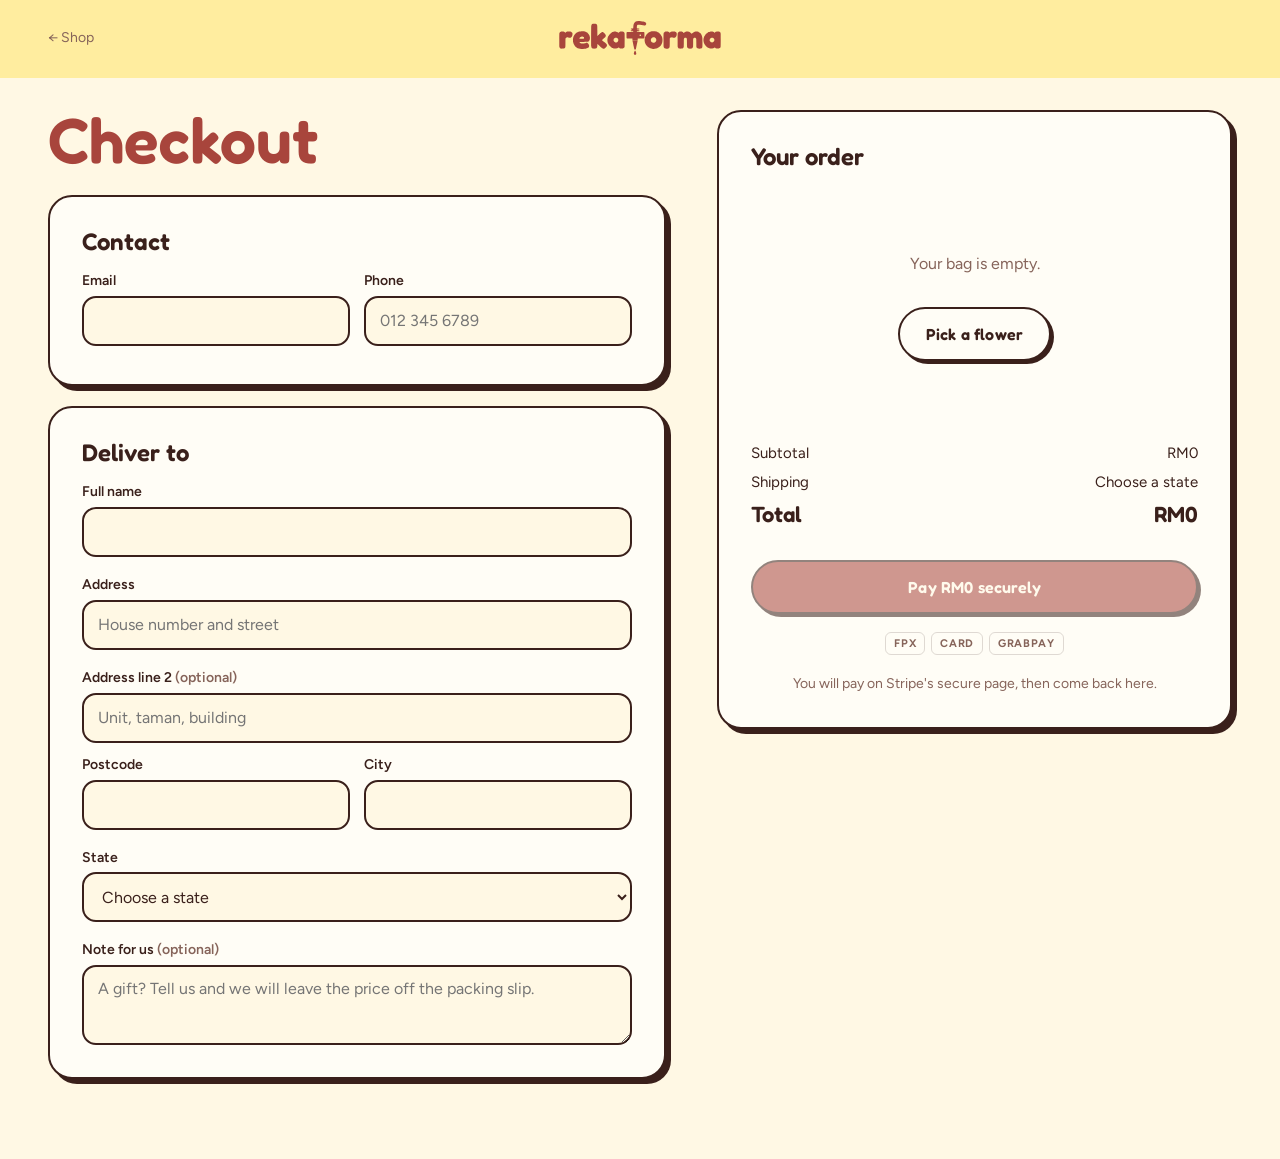
==== checkout.html @ 35c9c495 "Lemon and coral redesign with the real logo, RM15 pricing, cart and Stripe checkout Co-Authored-By: " ====
<!doctype html>
<html lang="en">
<head>
<meta charset="utf-8">
<meta name="viewport" content="width=device-width, initial-scale=1, viewport-fit=cover">
<title>Checkout · Rekaforma</title>
<meta name="robots" content="noindex">
<meta name="theme-color" content="#ffed9f">
<link rel="preconnect" href="https://fonts.googleapis.com">
<link rel="preconnect" href="https://fonts.gstatic.com" crossorigin>
<link href="https://fonts.googleapis.com/css2?family=Fredoka:wght@500;600&family=Figtree:wght@400;500;600;700&display=swap" rel="stylesheet">
<link rel="stylesheet" href="assets/css/site.css">
<link rel="icon" href="assets/img/favicon.svg" type="image/svg+xml">
</head>
<body>

<header class="header">
  <div class="wrap" style="grid-template-columns:1fr auto 1fr">
    <a class="small" href="product.html" style="justify-self:start;text-decoration:none">← Shop</a>
    <a class="brand" href="index.html" aria-label="Rekaforma home" style="grid-column:2;justify-self:center"><span class="logo" aria-hidden="true"></span></a>
    <span></span>
  </div>
</header>

<main class="wrap">
  <div class="checkout">
    <form id="co" novalidate>
      <h1>Checkout</h1>
      <div style="display:grid;gap:20px">
        <section class="panel">
          <h2>Contact</h2>
          <div class="fields">
            <div class="f"><label for="email">Email</label><input id="email" name="email" type="email" autocomplete="email" required><span class="err"></span></div>
            <div class="f"><label for="phone">Phone</label><input id="phone" name="phone" type="tel" autocomplete="tel" placeholder="012 345 6789" required><span class="err"></span></div>
          </div>
        </section>
        <section class="panel">
          <h2>Deliver to</h2>
          <div class="fields">
            <div class="f full"><label for="name">Full name</label><input id="name" name="name" autocomplete="name" required><span class="err"></span></div>
            <div class="f full"><label for="line1">Address</label><input id="line1" name="line1" autocomplete="address-line1" placeholder="House number and street" required><span class="err"></span></div>
            <div class="f full"><label for="line2">Address line 2 <span class="small">(optional)</span></label><input id="line2" name="line2" autocomplete="address-line2" placeholder="Unit, taman, building"></div>
            <div class="f"><label for="postcode">Postcode</label><input id="postcode" name="postcode" inputmode="numeric" autocomplete="postal-code" maxlength="5" pattern="[0-9]{5}" required><span class="err"></span></div>
            <div class="f"><label for="city">City</label><input id="city" name="city" autocomplete="address-level2" required><span class="err"></span></div>
            <div class="f full"><label for="state">State</label>
              <select id="state" name="state" autocomplete="address-level1" required>
                <option value="">Choose a state</option>
                <option>Johor</option><option>Kedah</option><option>Kelantan</option><option>Kuala Lumpur</option><option>Labuan</option>
                <option>Melaka</option><option>Negeri Sembilan</option><option>Pahang</option><option>Perak</option><option>Perlis</option>
                <option>Pulau Pinang</option><option>Putrajaya</option><option>Sabah</option><option>Sarawak</option><option>Selangor</option><option>Terengganu</option>
              </select><span class="err"></span></div>
            <div class="f full"><label for="note">Note for us <span class="small">(optional)</span></label><textarea id="note" name="note" maxlength="300" placeholder="A gift? Tell us and we will leave the price off the packing slip."></textarea></div>
          </div>
        </section>
      </div>
    </form>

    <aside class="summary">
      <div class="panel">
        <h2>Your order</h2>
        <div id="lines" style="display:grid;gap:10px"></div>
        <dl class="totals">
          <dt>Subtotal</dt><dd id="tSub">RM0</dd>
          <dt>Shipping <span class="small" id="tZone"></span></dt><dd id="tShip">Choose a state</dd>
          <dt class="grand">Total</dt><dd class="grand" id="tTotal">RM0</dd>
        </dl>
        <button class="btn block" type="submit" form="co" id="payBtn">Pay securely</button>
        <div class="pays" aria-label="Payment methods"><span>FPX</span><span>CARD</span><span>GRABPAY</span></div>
        <p class="small" style="margin:0;text-align:center">You will pay on Stripe's secure page, then come back here.</p>
        <div class="notice" id="notice" hidden></div>
      </div>
    </aside>
  </div>
</main>

<script src="assets/js/site.js"></script>
<script>
(function () {
  'use strict';
  var form = document.getElementById('co'), payBtn = document.getElementById('payBtn'), notice = document.getElementById('notice');
  var cfg = null;
  fetch('shop-config.json').then(function (r) { return r.json(); }).then(function (c) { cfg = c; render(); }).catch(function () {});

  function zone() {
    var st = form.state.value; if (!st || !cfg) return null;
    return cfg.eastStates.indexOf(st) >= 0 ? 'east' : 'west';
  }
  function render() {
    var items = RF.cart.items();
    document.getElementById('lines').innerHTML = items.length
      ? items.map(function (l) { return RF.lineHTML(l, true); }).join('')
      : '<div class="empty"><p>Your bag is empty.</p><a class="btn alt" href="product.html">Pick a flower</a></div>';
    var sub = RF.cart.subtotal(), z = zone(), ship = z ? cfg.shipping[z].price : null;
    document.getElementById('tSub').textContent = RF.rm(sub);
    document.getElementById('tZone').textContent = z ? '· ' + cfg.shipping[z].label : '';
    document.getElementById('tShip').textContent = !z ? 'Choose a state' : ship == null ? 'RM [X]' : RF.rm(ship);
    document.getElementById('tTotal').textContent = RF.rm(sub + (ship || 0));
    payBtn.disabled = !items.length;
    payBtn.textContent = 'Pay ' + RF.rm(sub + (ship || 0)) + ' securely';
  }
  RF.cart.on(render);
  form.state.addEventListener('change', render);
  render();

  var rules = {
    email: function (v, el) { return el.validity.valid ? '' : 'Enter an email like name@example.com.'; },
    phone: function (v) { return /^(\+?6?0)[0-9]{8,10}$/.test(v.replace(/[\s-]/g, '')) ? '' : 'Enter a Malaysian number, for example 012 345 6789.'; },
    name: function (v) { return v.trim() ? '' : 'Enter the name on the parcel.'; },
    line1: function (v) { return v.trim() ? '' : 'Enter the street address.'; },
    postcode: function (v) { return /^[0-9]{5}$/.test(v) ? '' : 'Postcodes are 5 digits.'; },
    city: function (v) { return v.trim() ? '' : 'Enter the city or town.'; },
    state: function (v) { return v ? '' : 'Choose a state so we can work out shipping.'; }
  };
  function check(el) {
    var msg = rules[el.name] ? rules[el.name](el.value, el) : '';
    el.setAttribute('aria-invalid', msg ? 'true' : 'false');
    var err = el.parentNode.querySelector('.err'); if (err) err.textContent = msg;
    return !msg;
  }
  Object.keys(rules).forEach(function (n) { form[n].addEventListener('blur', function () { check(form[n]); }); });

  form.addEventListener('submit', function (e) {
    e.preventDefault(); notice.hidden = true;
    var bad = Object.keys(rules).map(function (n) { return check(form[n]) ? null : form[n]; }).filter(Boolean);
    if (bad.length) { bad[0].focus(); return; }
    payBtn.disabled = true; payBtn.textContent = 'Opening secure payment…';
    var body = {
      items: RF.cart.items(),
      customer: ['email', 'phone', 'name', 'line1', 'line2', 'postcode', 'city', 'state', 'note'].reduce(function (o, k) { o[k] = form[k].value.trim(); return o; }, {})
    };
    fetch('/api/checkout', { method: 'POST', headers: { 'Content-Type': 'application/json' }, body: JSON.stringify(body) })
      .then(function (r) { return r.json().catch(function () { return {}; }).then(function (j) { return { ok: r.ok, status: r.status, j: j }; }); })
      .then(function (res) {
        if (res.ok && res.j.url) { location.href = res.j.url; return; }
        throw new Error(res.status === 404 || res.status === 405
          ? 'Payments are not switched on for this copy of the site yet. Your bag is saved.'
          : (res.j.error || 'Payment could not start. Nothing was charged. Try again in a moment.'));
      })
      .catch(function (err) {
        notice.textContent = err.message && err.message !== 'Failed to fetch' ? err.message : 'Could not reach the payment server. Check your connection and try again. Nothing was charged.';
        notice.hidden = false; render();
      });
  });
})();
</script>
</body>
</html>
---- assets/css/site.css ----
/* Rekaforma storefront, draft 2
   Direction: lemon and coral. A sunny ground, the logo's brick red as the voice,
   coral for the loud moments, rounded type that matches the logo, and hard
   "sticker" shadows that feel like a printed object sitting on the page. */

:root {
  --lemon: #ffed9f;
  --lemon-deep: #ffe16b;
  --cream: #fff8e4;
  --card: #fffdf6;
  --brick: #a8453c;
  --brick-deep: #8a362f;
  --coral: #ee636b;
  --ink: #3a201b;
  --ink-2: #5b3a32;
  --muted: #86645a;
  --line: rgba(58, 32, 27, .16);

  --t-sun: #ffd45c;
  --t-sak: #f8bfc9;
  --t-dai: #d3e6b8;
  --tint: var(--t-sun);

  --display: "Fredoka", "Baloo 2", "Arial Rounded MT Bold", system-ui, sans-serif;
  --sans: "Figtree", "Helvetica Neue", Arial, sans-serif;

  --gutter: clamp(16px, 4vw, 48px);
  --max: 1320px;
  --r: 24px;
  --pop: 5px 5px 0 var(--ink);
  --pop-sm: 3px 3px 0 var(--ink);
  color-scheme: light;
}

*, *::before, *::after { box-sizing: border-box; }
html { -webkit-text-size-adjust: 100%; scroll-behavior: smooth; }
body {
  margin: 0;
  background: var(--cream);
  color: var(--ink);
  font: 400 16px/1.55 var(--sans);
  -webkit-font-smoothing: antialiased;
  overflow-x: hidden;
}
img { display: block; max-width: 100%; height: auto; }
a { color: inherit; }
button, input, select, textarea { font: inherit; color: inherit; }
:focus-visible { outline: 3px solid var(--coral); outline-offset: 3px; border-radius: 6px; }
.wrap { max-width: var(--max); margin: 0 auto; padding-left: max(var(--gutter), env(safe-area-inset-left, 0px)); padding-right: max(var(--gutter), env(safe-area-inset-right, 0px)); }
.sr { position: absolute; width: 1px; height: 1px; overflow: hidden; clip: rect(0 0 0 0); white-space: nowrap; }

/* logo: one SVG file used as a mask so it takes any colour */
.logo {
  display: inline-block; background: currentColor;
  -webkit-mask: url(../img/logo-wordmark.svg) no-repeat center / contain;
          mask: url(../img/logo-wordmark.svg) no-repeat center / contain;
  aspect-ratio: 918 / 202;
}
.logo-mark {
  display: inline-block; background: currentColor;
  -webkit-mask: url(../img/logo-mark.svg) no-repeat center / contain;
          mask: url(../img/logo-mark.svg) no-repeat center / contain;
  aspect-ratio: 401 / 678;
}

/* type */
.eyebrow {
  font: 700 13px/1 var(--sans); letter-spacing: .12em; text-transform: uppercase; color: var(--brick);
}
.display {
  font: 600 clamp(52px, 8.6vw, 128px)/.9 var(--display);
  letter-spacing: -.025em; margin: 0; color: var(--brick); text-wrap: balance;
}
.h2 {
  font: 600 clamp(38px, 5.4vw, 76px)/.95 var(--display);
  letter-spacing: -.02em; margin: 0; color: var(--brick); text-wrap: balance;
}
.hl { color: var(--coral); }
.lede { font-size: clamp(17px, 1.5vw, 20px); color: var(--ink-2); max-width: 42ch; margin: 0; }
.small { font-size: 14px; color: var(--muted); }

/* buttons */
.btn {
  display: inline-flex; align-items: center; justify-content: center; gap: 10px;
  min-height: 54px; padding: 0 26px; border-radius: 999px;
  border: 2px solid var(--ink); background: var(--brick); color: var(--cream);
  font: 600 16px/1 var(--display); letter-spacing: .01em; text-decoration: none; cursor: pointer;
  box-shadow: var(--pop-sm); transition: transform .12s, box-shadow .12s, background .2s;
}
.btn:hover { transform: translate(-2px, -2px); box-shadow: 5px 5px 0 var(--ink); }
.btn:active { transform: translate(3px, 3px); box-shadow: 0 0 0 var(--ink); }
.btn.alt { background: var(--card); color: var(--ink); }
.btn.coral { background: var(--coral); color: #fff; }
.btn.block { width: 100%; }
.btn[disabled] { opacity: .55; cursor: not-allowed; transform: none; box-shadow: var(--pop-sm); }
.btn svg { width: 18px; height: 18px; }

/* announcement + header */
.announce {
  background: var(--brick); color: var(--cream); font: 500 14px/1.3 var(--sans); text-align: center;
  padding: 10px var(--gutter);
}
.announce a { color: inherit; text-underline-offset: 3px; }
.announce b { color: var(--lemon); }
.header {
  position: sticky; top: env(safe-area-inset-top, 0px); z-index: 40; background: var(--lemon);
  border-bottom: 2px solid transparent; transition: border-color .2s;
}
.header.scrolled { border-bottom-color: var(--ink); }
.header .wrap { display: grid; grid-template-columns: 1fr auto 1fr; align-items: center; height: 76px; gap: 16px; }
.brand { justify-self: start; color: var(--brick); display: inline-flex; align-items: center; }
.brand .logo { width: 168px; }
.nav { display: flex; gap: 6px; }
.nav a {
  font: 500 16px/1 var(--display); text-decoration: none; color: var(--ink); padding: 11px 16px; border-radius: 999px;
  transition: background .15s;
}
.nav a:hover, .nav a[aria-current="page"] { background: rgba(168, 69, 60, .12); }
.nav .soon {
  font: 700 10px/1 var(--sans); letter-spacing: .08em; text-transform: uppercase; color: #fff; background: var(--coral);
  padding: 4px 6px; border-radius: 6px; margin-left: 6px; vertical-align: 2px;
}
.tools { justify-self: end; display: flex; align-items: center; gap: 6px; }
.icon-btn {
  width: 48px; height: 48px; display: inline-grid; place-items: center; position: relative;
  border: 2px solid var(--ink); background: var(--card); border-radius: 50%; cursor: pointer; text-decoration: none;
  box-shadow: var(--pop-sm); transition: transform .12s, box-shadow .12s;
}
.icon-btn:hover { transform: translate(-1px, -1px); box-shadow: 4px 4px 0 var(--ink); }
.icon-btn svg { width: 22px; height: 22px; }
.bag-count {
  position: absolute; top: -6px; right: -6px; min-width: 22px; height: 22px; padding: 0 6px;
  border-radius: 11px; background: var(--coral); color: #fff; border: 2px solid var(--ink);
  font: 700 11px/18px var(--sans); text-align: center;
}
.bag-count[data-n="0"] { display: none; }
.menu-btn { display: none; }

@media (max-width: 880px) {
  .header .wrap { grid-template-columns: auto 1fr auto; height: 68px; }
  .brand { grid-column: 2; justify-self: center; }
  .brand .logo { width: 140px; }
  .menu-btn { display: inline-grid; grid-column: 1; grid-row: 1; }
  .tools { grid-column: 3; }
  .nav {
    position: fixed; inset: calc(68px + env(safe-area-inset-top, 0px)) 0 auto 0; flex-direction: column; gap: 0;
    background: var(--lemon); border-bottom: 2px solid var(--ink);
    padding: 8px max(var(--gutter), env(safe-area-inset-left, 0px)) 20px;
    transform: translateY(-8px); opacity: 0; pointer-events: none; transition: opacity .2s, transform .2s;
  }
  .nav.open { opacity: 1; transform: none; pointer-events: auto; }
  .nav a { font-size: 26px; padding: 14px 0; border-radius: 0; border-bottom: 1px solid var(--line); }
  .nav a:hover { background: none; }
}

/* hero */
.hero { background: var(--lemon); padding-block: clamp(24px, 4vw, 56px) clamp(48px, 7vw, 96px); position: relative; overflow: hidden; }
.hero .wrap { display: grid; grid-template-columns: 1fr 1fr; gap: clamp(24px, 4vw, 64px); align-items: center; }
.hero-copy { display: grid; gap: 26px; align-content: center; position: relative; z-index: 1; }
.hero-actions { display: flex; flex-wrap: wrap; gap: 14px; align-items: center; }
.hero-stage {
  position: relative; aspect-ratio: 1; border-radius: 50%; background: var(--tint);
  border: 2px solid var(--ink); box-shadow: 10px 10px 0 var(--ink);
  transition: background-color .7s;
}
.hero-stage img {
  position: absolute; inset: 2%; width: 96%; height: 96%; object-fit: contain;
  opacity: 0; transform: rotate(-8deg) scale(.9); transition: opacity .5s, transform .8s cubic-bezier(.3,1.5,.5,1);
}
.hero-stage img.on { opacity: 1; transform: none; }
.price-sticker {
  position: absolute; top: 2%; right: 0; width: clamp(96px, 11vw, 132px); aspect-ratio: 1; border-radius: 50%;
  background: var(--coral); color: #fff; border: 2px solid var(--ink); box-shadow: var(--pop-sm);
  display: grid; place-content: center; text-align: center; transform: rotate(10deg); z-index: 2;
}
.price-sticker small { font: 700 11px/1 var(--sans); letter-spacing: .1em; text-transform: uppercase; }
.price-sticker b { font: 600 clamp(32px, 3.6vw, 44px)/1 var(--display); }
.pick { display: flex; gap: 10px; flex-wrap: wrap; }
.pick button {
  display: inline-flex; align-items: center; gap: 8px; min-height: 44px; padding: 0 16px 0 8px;
  border-radius: 999px; border: 2px solid var(--ink); background: var(--card); cursor: pointer; font: 500 15px/1 var(--display);
}
.pick button span { width: 26px; height: 26px; border-radius: 50%; border: 2px solid var(--ink); }
.pick button[aria-pressed="true"] { background: var(--ink); color: var(--cream); }
@media (max-width: 880px) {
  .hero .wrap { grid-template-columns: 1fr; }
  .hero-stage { width: min(100%, 460px); justify-self: center; box-shadow: 7px 7px 0 var(--ink); }
}

/* ticker band */
.band { background: var(--brick); color: var(--lemon); border-block: 2px solid var(--ink); overflow: hidden; }
.band-track { display: flex; gap: 40px; padding-block: 16px; white-space: nowrap; width: max-content; animation: slide 40s linear infinite; }
.band-track span { font: 600 clamp(20px, 2.4vw, 28px)/1 var(--display); display: inline-flex; gap: 40px; align-items: center; }
.band-track span::after { content: ""; width: 14px; height: 14px; border-radius: 50%; background: var(--coral); border: 2px solid var(--lemon); }
@keyframes slide { to { transform: translateX(-50%); } }

/* sections */
.section { padding-block: clamp(72px, 10vw, 128px); }
.section-head { display: flex; justify-content: space-between; align-items: end; gap: 24px; flex-wrap: wrap; margin-bottom: clamp(32px, 4vw, 52px); }
.section-head > div { display: grid; gap: 14px; }

/* product cards */
.grid-3 { display: grid; grid-template-columns: repeat(3, 1fr); gap: clamp(16px, 2vw, 28px); }
.card {
  text-decoration: none; display: grid; background: var(--card); border: 2px solid var(--ink); border-radius: var(--r);
  box-shadow: var(--pop); overflow: hidden; transition: transform .15s, box-shadow .15s;
}
.card:hover { transform: translate(-3px, -3px); box-shadow: 8px 8px 0 var(--ink); }
.card .media { display: block; position: relative; aspect-ratio: 1; background: var(--tint); border-bottom: 2px solid var(--ink); }
.card .media img { position: absolute; inset: 7%; width: 86%; height: 86%; object-fit: contain; transition: opacity .35s, transform .6s cubic-bezier(.3,1.4,.5,1); }
.card .media img.alt { opacity: 0; transform: rotate(-10deg) scale(.9); }
.card:hover .media img.main { opacity: 0; transform: rotate(10deg) scale(.9); }
.card:hover .media img.alt { opacity: 1; transform: none; }
.card .tag {
  position: absolute; top: 14px; left: 14px; padding: 7px 12px; border-radius: 999px; background: var(--coral); color: #fff;
  border: 2px solid var(--ink); font: 700 11px/1 var(--sans); letter-spacing: .08em; text-transform: uppercase;
}
.card .info { padding: 18px 20px 20px; display: grid; gap: 4px; }
.card .row { display: flex; justify-content: space-between; align-items: baseline; gap: 12px; }
.card h3 { margin: 0; font: 600 28px/1.05 var(--display); color: var(--brick); }
.card h3 a { text-decoration: none; }
.card h3 a:hover { text-decoration: underline; text-decoration-thickness: 2px; text-underline-offset: 4px; }
.card .price { font: 600 20px/1 var(--display); font-variant-numeric: tabular-nums; }
.card p { margin: 0; color: var(--muted); font-size: 15px; }
.card .quick { margin-top: 14px; }
@media (max-width: 880px) {
  .grid-3 { grid-template-columns: none; grid-auto-flow: column; grid-auto-columns: 80%; overflow-x: auto; scroll-snap-type: x mandatory;
    margin-inline: calc(var(--gutter) * -1); padding: 4px var(--gutter) 16px; scrollbar-width: none; }
  .grid-3 > * { scroll-snap-align: start; }
}

/* press section */
.press { background: var(--brick); color: var(--cream); border-block: 2px solid var(--ink); }
.press .wrap { display: grid; grid-template-columns: 1fr 1fr; gap: clamp(24px, 5vw, 72px); align-items: center; padding-block: clamp(64px, 9vw, 120px); }
.press .h2 { color: var(--lemon); }
.press .eyebrow { color: var(--lemon); opacity: .8; }
.press .lede { color: rgba(255, 248, 228, .86); }
.press-copy { display: grid; gap: 24px; }
.press-stage { position: relative; aspect-ratio: 1; display: grid; place-items: center; }
.press-stage::before { content: ""; position: absolute; inset: 8%; border-radius: 50%; background: var(--brick-deep); }
.press-stage img { position: relative; width: 84%; transition: transform .08s ease-out; filter: drop-shadow(0 24px 30px rgba(0,0,0,.3)); }
.press-stage.down img { transform: scale(.95) translateY(8px); }
.press-btn {
  justify-self: start; min-height: 76px; padding: 0 38px; border-radius: 999px; border: 2px solid var(--ink);
  background: var(--lemon); color: var(--ink); font: 600 20px/1 var(--display); cursor: pointer;
  box-shadow: 0 8px 0 var(--ink); transition: transform .07s, box-shadow .07s;
  user-select: none; -webkit-user-select: none; touch-action: manipulation;
}
.press-btn.down { transform: translateY(7px); box-shadow: 0 1px 0 var(--ink); }
.counter { font: 500 16px/1 var(--sans); color: rgba(255, 248, 228, .75); font-variant-numeric: tabular-nums; }
.counter b { color: var(--lemon); font: 600 22px/1 var(--display); }
@media (max-width: 880px) { .press .wrap { grid-template-columns: 1fr; } .press-stage { order: -1; max-width: 400px; justify-self: center; width: 100%; } }

/* anatomy */
.anatomy { display: grid; grid-template-columns: 1fr 1fr; gap: clamp(24px, 5vw, 80px); align-items: center; }
.anatomy figure {
  margin: 0; background: var(--lemon); border: 2px solid var(--ink); border-radius: var(--r); box-shadow: var(--pop);
  aspect-ratio: 1; position: relative; overflow: hidden;
}
.anatomy figure img { width: 100%; height: 100%; object-fit: contain; transition: opacity .5s; }
.anatomy figure img + img { position: absolute; inset: 0; opacity: 0; }
.anatomy figure.alt img + img { opacity: 1; }
.parts { list-style: none; margin: 28px 0 0; padding: 0; display: grid; gap: 10px; }
.parts li {
  display: grid; grid-template-columns: 44px 1fr auto; gap: 14px; align-items: center;
  background: var(--card); border: 2px solid var(--ink); border-radius: 16px; padding: 12px 16px;
}
.parts .n { width: 40px; height: 40px; border-radius: 50%; display: grid; place-items: center; font: 600 17px/1 var(--display); color: var(--ink); border: 2px solid var(--ink); }
.parts h3 { margin: 0; font: 600 18px/1.2 var(--display); }
.parts p { margin: 2px 0 0; font-size: 14px; color: var(--muted); }
.parts .g { font-size: 13px; color: var(--muted); font-variant-numeric: tabular-nums; }
@media (max-width: 880px) { .anatomy { grid-template-columns: 1fr; } }

/* trio */
.wide { position: relative; border: 2px solid var(--ink); border-radius: calc(var(--r) * 1.3); box-shadow: 8px 8px 0 var(--ink); overflow: hidden; background: var(--coral); }
.wide img { width: 100%; aspect-ratio: 2 / 1; object-fit: cover; object-position: 50% 30%; }
.wide .cap { position: absolute; left: clamp(20px, 4vw, 48px); top: clamp(20px, 4vw, 44px); max-width: min(640px, 80%); display: grid; gap: 10px; color: #fff; }
.wide .cap .h2 { color: #fff; font-size: clamp(30px, 4vw, 56px); }
.wide .cap .eyebrow { color: var(--lemon); }
@media (max-width: 640px) { .wide img { aspect-ratio: 4 / 3; } .wide .cap { position: static; padding: 24px 20px 0; max-width: none; } }

/* next up */
.next { display: grid; grid-template-columns: 1.1fr 1fr; gap: clamp(16px, 2vw, 28px); }
.next-card { border: 2px solid var(--ink); border-radius: var(--r); box-shadow: var(--pop); padding: clamp(24px, 4vw, 44px); display: grid; gap: 22px; align-content: space-between; }
.next-card.a { background: var(--coral); color: #fff; }
.next-card.a .lede { color: #fff; }
.next-card.b { background: var(--lemon); }
.strip-names { list-style: none; margin: 0; padding: 0; display: grid; gap: 10px; }
.strip-names li { display: flex; justify-content: space-between; align-items: center; gap: 12px; background: rgba(255,255,255,.16); border: 2px solid rgba(58,32,27,.5); border-radius: 16px; padding: 14px 18px; }
.strip-names b { font: 600 30px/1 var(--display); }
.strip-names span { font-size: 14px; text-align: right; }
.form { display: flex; gap: 10px; flex-wrap: wrap; }
.field {
  flex: 1 1 220px; min-height: 54px; border-radius: 999px; border: 2px solid var(--ink); background: var(--card);
  padding: 0 22px; font: 400 16px var(--sans); color: var(--ink);
}
.field::placeholder { color: var(--muted); }
.form-note { font-size: 14px; color: var(--ink-2); min-height: 1.4em; margin: 0; }
@media (max-width: 880px) { .next { grid-template-columns: 1fr; } }

/* studio */
.studio { display: grid; grid-template-columns: auto 1fr; gap: clamp(28px, 6vw, 96px); align-items: center; }
.studio .logo-mark { width: clamp(120px, 16vw, 200px); color: var(--brick); }
.studio-copy { display: grid; gap: 20px; }
.studio-copy p { margin: 0; color: var(--ink-2); max-width: 56ch; font-size: 17px; }
.etym { display: flex; gap: 12px; flex-wrap: wrap; }
.etym div { border: 2px solid var(--ink); border-radius: 16px; padding: 14px 18px; background: var(--card); display: grid; gap: 2px; }
.etym b { font: 600 26px/1 var(--display); color: var(--brick); }
.etym span { color: var(--muted); font-size: 14px; }
@media (max-width: 720px) { .studio { grid-template-columns: 1fr; } .studio .logo-mark { width: 90px; } }

/* footer */
.footer { background: var(--brick); color: var(--cream); padding-block: 64px 28px; border-top: 2px solid var(--ink); }
.footer .top { display: grid; grid-template-columns: 1.4fr repeat(3, 1fr); gap: 32px; }
.footer h4 { margin: 0 0 14px; font: 700 12px/1 var(--sans); letter-spacing: .14em; text-transform: uppercase; color: var(--lemon); }
.footer ul { list-style: none; margin: 0; padding: 0; display: grid; gap: 10px; }
.footer a { text-decoration: none; font-size: 16px; }
.footer a:hover { text-decoration: underline; text-underline-offset: 3px; }
.footer .logo { width: 100%; color: var(--lemon); margin: 56px 0 28px; }
.footer .bottom { display: flex; justify-content: space-between; gap: 16px; flex-wrap: wrap; font-size: 14px; color: rgba(255,248,228,.75); border-top: 1px solid rgba(255,248,228,.25); padding-top: 20px; }
@media (max-width: 760px) { .footer .top { grid-template-columns: 1fr 1fr; } .footer .top > :first-child { grid-column: 1 / -1; } }

/* cart drawer */
.scrim { position: fixed; inset: 0; z-index: 70; background: rgba(58, 32, 27, .45); opacity: 0; pointer-events: none; transition: opacity .25s; }
.scrim.on { opacity: 1; pointer-events: auto; }
.drawer {
  position: fixed; top: 0; right: 0; bottom: 0; z-index: 71; width: min(440px, 100vw);
  background: var(--cream); border-left: 2px solid var(--ink); display: grid; grid-template-rows: auto 1fr auto;
  transform: translateX(104%); transition: transform .3s cubic-bezier(.2,.8,.2,1);
  padding-top: env(safe-area-inset-top, 0px); padding-bottom: env(safe-area-inset-bottom, 0px); padding-right: env(safe-area-inset-right, 0px);
}
.drawer.on { transform: none; }
.drawer-head { display: flex; justify-content: space-between; align-items: center; padding: 18px 20px; border-bottom: 2px solid var(--ink); background: var(--lemon); }
.drawer-head h2 { margin: 0; font: 600 26px/1 var(--display); color: var(--brick); }
.drawer-body { overflow-y: auto; padding: 16px 20px; display: grid; align-content: start; gap: 12px; }
.drawer-foot { border-top: 2px solid var(--ink); padding: 18px 20px; display: grid; gap: 12px; background: var(--card); }
.line { display: grid; grid-template-columns: 76px 1fr auto; gap: 14px; align-items: center; background: var(--card); border: 2px solid var(--ink); border-radius: 16px; padding: 10px; }
.line img { width: 76px; height: 76px; border-radius: 10px; background: var(--tint); object-fit: contain; border: 2px solid var(--ink); }
.line h3 { margin: 0; font: 600 18px/1.15 var(--display); }
.line .unit { font-size: 13px; color: var(--muted); }
.line .end { display: grid; justify-items: end; gap: 8px; }
.line .amt { font: 600 18px/1 var(--display); font-variant-numeric: tabular-nums; }
.stepper { display: inline-flex; align-items: center; border: 2px solid var(--ink); border-radius: 999px; background: var(--card); }
.stepper button { width: 34px; height: 34px; border: 0; background: transparent; cursor: pointer; font-size: 18px; line-height: 1; border-radius: 999px; }
.stepper output { min-width: 22px; text-align: center; font-variant-numeric: tabular-nums; font-weight: 600; }
.empty { text-align: center; padding: 48px 12px; display: grid; gap: 14px; justify-items: center; color: var(--muted); }
.empty .logo-mark { width: 44px; color: var(--brick); opacity: .5; }
.totals { display: grid; grid-template-columns: 1fr auto; gap: 6px; font-size: 15px; }
.totals .grand { font: 600 22px/1.2 var(--display); }
.totals dd, .totals dt { margin: 0; }
.totals dd { text-align: right; font-variant-numeric: tabular-nums; }
.pays { display: flex; gap: 6px; flex-wrap: wrap; justify-content: center; }
.pays span { font: 700 11px/1 var(--sans); letter-spacing: .06em; border: 1.5px solid var(--line); border-radius: 6px; padding: 5px 8px; color: var(--muted); }

/* toast */
.toast {
  position: fixed; left: 50%; bottom: calc(24px + env(safe-area-inset-bottom, 0px)); z-index: 80; transform: translate(-50%, 20px); opacity: 0;
  background: var(--ink); color: var(--cream); padding: 14px 20px; border-radius: 16px; font-size: 15px;
  display: flex; gap: 14px; align-items: center; transition: opacity .25s, transform .25s; pointer-events: none; max-width: calc(100vw - 32px);
}
.toast.on { opacity: 1; transform: translate(-50%, 0); }

/* ---------- product page ---------- */
.crumbs { font-size: 14px; color: var(--muted); padding-block: 20px; display: flex; gap: 8px; flex-wrap: wrap; }
.crumbs a { text-decoration: none; }
.crumbs a:hover { text-decoration: underline; }
.pdp { display: grid; grid-template-columns: minmax(0, 1.2fr) minmax(0, 1fr); gap: clamp(24px, 4vw, 64px); align-items: start; padding-bottom: 40px; }
.gallery { display: grid; gap: 14px; position: sticky; top: calc(96px + env(safe-area-inset-top, 0px)); }
.viewer {
  position: relative; aspect-ratio: 1; border-radius: var(--r); background: var(--tint); border: 2px solid var(--ink); box-shadow: var(--pop);
  overflow: hidden; transition: background-color .5s; touch-action: pan-y; cursor: grab; user-select: none; -webkit-user-select: none;
}
.viewer:active { cursor: grabbing; }
.viewer img { position: absolute; inset: 5%; width: 90%; height: 90%; object-fit: contain; pointer-events: none; }
.viewer .hint {
  position: absolute; left: 50%; bottom: 16px; transform: translateX(-50%); background: var(--card); border: 2px solid var(--ink);
  border-radius: 999px; padding: 9px 16px; font: 500 14px/1 var(--display); display: flex; gap: 8px; align-items: center; transition: opacity .4s; white-space: nowrap;
}
.viewer .hint svg { width: 18px; height: 18px; }
.viewer.used .hint { opacity: 0; }
.viewer .loading { position: absolute; top: 14px; right: 16px; font-size: 13px; color: var(--ink-2); }
.thumbs { display: grid; grid-template-columns: repeat(5, 1fr); gap: 10px; }
.thumbs button { aspect-ratio: 1; border-radius: 14px; border: 2px solid var(--line); background: var(--card); padding: 6px; cursor: pointer; }
.thumbs button[aria-pressed="true"] { border-color: var(--ink); box-shadow: var(--pop-sm); }
.thumbs img { width: 100%; height: 100%; object-fit: contain; }
.thumbs .t360 { display: grid; place-items: center; font: 600 16px/1 var(--display); background: var(--tint); }

.buy { display: grid; gap: 26px; padding-top: 4px; }
.buy h1 { font: 600 clamp(48px, 5.4vw, 80px)/.92 var(--display); margin: 10px 0 0; color: var(--brick); letter-spacing: -.02em; }
.buy .price { font: 600 34px/1 var(--display); font-variant-numeric: tabular-nums; display: flex; align-items: center; gap: 12px; flex-wrap: wrap; }
.buy .price small { font: 500 14px/1 var(--sans); color: var(--ink); background: var(--lemon); border: 2px solid var(--ink); border-radius: 999px; padding: 7px 12px; }
.opt { display: grid; gap: 12px; }
.opt-label { display: flex; justify-content: space-between; font-size: 15px; }
.opt-label b { font-weight: 600; }
.variants { display: grid; grid-template-columns: repeat(3, 1fr); gap: 10px; }
.variants button {
  border: 2px solid var(--line); background: color-mix(in srgb, var(--tint) 35%, var(--card)); border-radius: 16px; padding: 12px 8px; cursor: pointer;
  display: grid; justify-items: center; gap: 6px; font: 500 15px/1.2 var(--display);
}
.variants button img { width: 68px; height: 68px; object-fit: contain; }
.variants button[aria-pressed="true"] { border-color: var(--ink); background: var(--tint); box-shadow: var(--pop-sm); }
.qty-row { display: grid; grid-template-columns: auto 1fr; gap: 12px; }
.qty { display: inline-flex; align-items: center; border: 2px solid var(--ink); border-radius: 999px; background: var(--card); }
.qty button { width: 48px; height: 50px; border: 0; background: transparent; cursor: pointer; font-size: 20px; border-radius: 999px; }
.qty output { min-width: 28px; text-align: center; font-variant-numeric: tabular-nums; font-weight: 600; }
.ticks { list-style: none; margin: 0; padding: 0; display: grid; gap: 10px; font-size: 15px; color: var(--ink-2); }
.ticks li { display: flex; gap: 10px; align-items: center; }
.ticks svg { width: 22px; height: 22px; flex: none; color: var(--brick); }
.acc { display: grid; gap: 10px; }
.acc details { border: 2px solid var(--ink); border-radius: 16px; background: var(--card); }
.acc summary { list-style: none; cursor: pointer; padding: 16px 18px; display: flex; justify-content: space-between; align-items: center; font: 600 17px/1.3 var(--display); }
.acc summary::-webkit-details-marker { display: none; }
.acc summary::after { content: "+"; font: 500 24px/1 var(--display); transition: transform .2s; color: var(--brick); }
.acc details[open] summary::after { transform: rotate(45deg); }
.acc .body { padding: 0 18px 18px; color: var(--ink-2); font-size: 15px; }
.acc .body p { margin: 0 0 10px; }
.spec { display: grid; grid-template-columns: 1fr auto; margin: 0; }
.spec dt, .spec dd { margin: 0; padding: 9px 0; border-bottom: 1px solid var(--line); font-size: 15px; }
.spec dt { color: var(--muted); }
.spec dd { text-align: right; font-variant-numeric: tabular-nums; }
@media (max-width: 920px) { .pdp { grid-template-columns: 1fr; } .gallery { position: static; } }
.sticky-buy {
  position: fixed; left: 0; right: 0; bottom: 0; z-index: 30; background: var(--lemon); border-top: 2px solid var(--ink);
  padding: 10px max(var(--gutter), env(safe-area-inset-right, 0px)) calc(10px + env(safe-area-inset-bottom, 0px)) max(var(--gutter), env(safe-area-inset-left, 0px));
  display: none; align-items: center; justify-content: space-between; gap: 12px; transform: translateY(110%); transition: transform .3s;
}
.sticky-buy.on { transform: none; }
.sticky-buy b { font: 600 22px/1 var(--display); color: var(--brick); }
@media (max-width: 920px) { .sticky-buy { display: flex; } }

/* ---------- checkout ---------- */
.checkout { display: grid; grid-template-columns: minmax(0, 1.2fr) minmax(0, 1fr); gap: clamp(24px, 4vw, 56px); align-items: start; padding-block: 32px 80px; }
.checkout h1 { font: 600 clamp(40px, 5vw, 64px)/.95 var(--display); color: var(--brick); margin: 0 0 24px; }
.panel { background: var(--card); border: 2px solid var(--ink); border-radius: var(--r); box-shadow: var(--pop); padding: clamp(20px, 3vw, 32px); display: grid; gap: 18px; }
.panel h2 { margin: 0; font: 600 24px/1.1 var(--display); }
.fields { display: grid; grid-template-columns: 1fr 1fr; gap: 14px; }
.fields .full { grid-column: 1 / -1; }
.f { display: grid; gap: 6px; }
.f label { font: 600 14px/1.2 var(--sans); }
.f input, .f select, .f textarea {
  min-height: 50px; border-radius: 14px; border: 2px solid var(--ink); background: var(--cream); padding: 0 14px; font: 400 16px var(--sans); width: 100%;
}
.f textarea { padding: 12px 14px; min-height: 80px; resize: vertical; }
.f input[aria-invalid="true"], .f select[aria-invalid="true"] { border-color: var(--coral); background: #fff1f1; }
.f .err { font-size: 13px; color: #b3262f; min-height: 0; }
.summary { position: sticky; top: calc(96px + env(safe-area-inset-top, 0px)); }
.summary .line { box-shadow: none; }
.notice { border: 2px dashed var(--brick); background: #fff3ee; border-radius: 14px; padding: 14px 16px; font-size: 14px; color: var(--ink-2); }
@media (max-width: 920px) { .checkout { grid-template-columns: 1fr; } .summary { position: static; order: -1; } .fields { grid-template-columns: 1fr; } }

.thanks { min-height: 60vh; display: grid; place-items: center; text-align: center; padding-block: 64px; }
.thanks .inner { display: grid; gap: 20px; justify-items: center; max-width: 560px; }
.thanks .logo-mark { width: 70px; color: var(--brick); }

@media (prefers-reduced-motion: reduce) {
  *, *::before, *::after { transition: none !important; animation: none !important; scroll-behavior: auto !important; }
}
@media (min-width: 881px) { #also { grid-template-columns: repeat(2, 1fr); max-width: 860px; } }
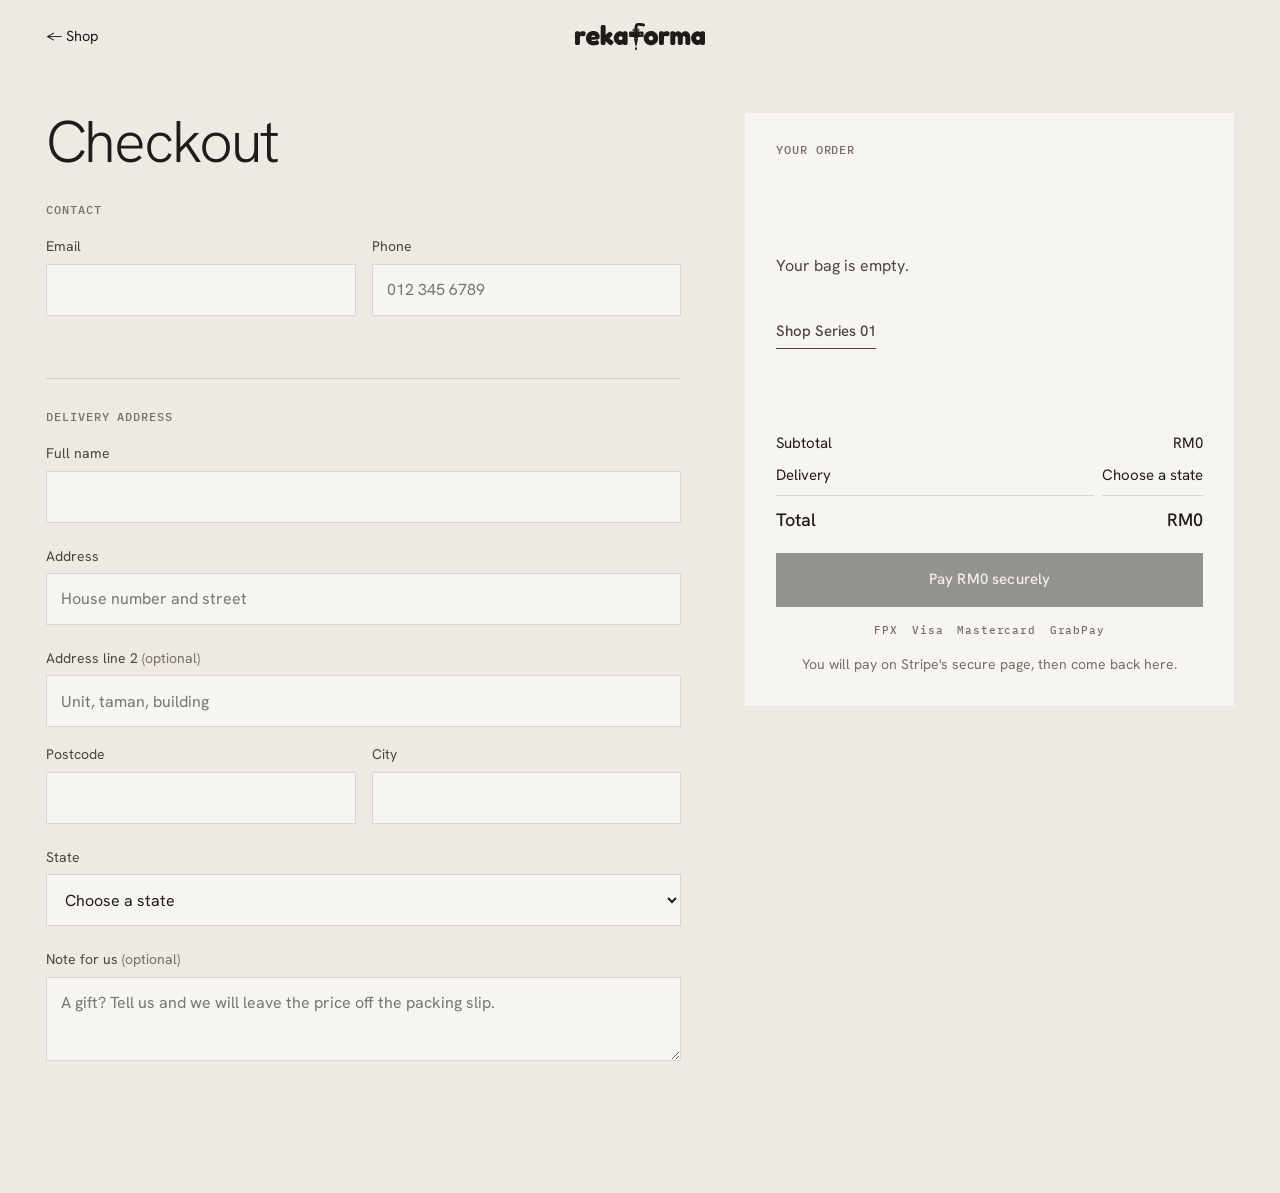
==== commit 74fca336: "Premium home-goods direction: stone studio renders, neutral palette, restyled shop and checkout Co-A" ====
--- a/checkout.html
+++ b/checkout.html
@@ -5,20 +5,20 @@
 <meta name="viewport" content="width=device-width, initial-scale=1, viewport-fit=cover">
 <title>Checkout · Rekaforma</title>
 <meta name="robots" content="noindex">
-<meta name="theme-color" content="#ffed9f">
+<meta name="theme-color" content="#eeeae3">
 <link rel="preconnect" href="https://fonts.googleapis.com">
 <link rel="preconnect" href="https://fonts.gstatic.com" crossorigin>
-<link href="https://fonts.googleapis.com/css2?family=Fredoka:wght@500;600&family=Figtree:wght@400;500;600;700&display=swap" rel="stylesheet">
+<link href="https://fonts.googleapis.com/css2?family=Hanken+Grotesk:wght@300;400;500;600&family=IBM+Plex+Mono:wght@400;500&display=swap" rel="stylesheet">
 <link rel="stylesheet" href="assets/css/site.css">
 <link rel="icon" href="assets/img/favicon.svg" type="image/svg+xml">
 </head>
 <body>
 
 <header class="header">
-  <div class="wrap" style="grid-template-columns:1fr auto 1fr">
-    <a class="small" href="product.html" style="justify-self:start;text-decoration:none">← Shop</a>
-    <a class="brand" href="index.html" aria-label="Rekaforma home" style="grid-column:2;justify-self:center"><span class="logo" aria-hidden="true"></span></a>
-    <span></span>
+  <div class="wrap">
+    <a class="text-btn" href="product.html" style="justify-self:start;grid-column:1;grid-row:1">← Shop</a>
+    <a class="brand" href="index.html" aria-label="Rekaforma home"><span class="logo" aria-hidden="true"></span></a>
+    <span style="grid-column:3"></span>
   </div>
 </header>
 
@@ -35,7 +35,7 @@
           </div>
         </section>
         <section class="panel">
-          <h2>Deliver to</h2>
+          <h2>Delivery address</h2>
           <div class="fields">
             <div class="f full"><label for="name">Full name</label><input id="name" name="name" autocomplete="name" required><span class="err"></span></div>
             <div class="f full"><label for="line1">Address</label><input id="line1" name="line1" autocomplete="address-line1" placeholder="House number and street" required><span class="err"></span></div>
@@ -56,19 +56,17 @@
     </form>
 
     <aside class="summary">
-      <div class="panel">
         <h2>Your order</h2>
-        <div id="lines" style="display:grid;gap:10px"></div>
+        <div id="lines"></div>
         <dl class="totals">
           <dt>Subtotal</dt><dd id="tSub">RM0</dd>
-          <dt>Shipping <span class="small" id="tZone"></span></dt><dd id="tShip">Choose a state</dd>
+          <dt>Delivery <span class="small" id="tZone"></span></dt><dd id="tShip">Choose a state</dd>
           <dt class="grand">Total</dt><dd class="grand" id="tTotal">RM0</dd>
         </dl>
         <button class="btn block" type="submit" form="co" id="payBtn">Pay securely</button>
-        <div class="pays" aria-label="Payment methods"><span>FPX</span><span>CARD</span><span>GRABPAY</span></div>
+        <div class="pays" aria-label="Payment methods"><span>FPX</span><span>Visa</span><span>Mastercard</span><span>GrabPay</span></div>
         <p class="small" style="margin:0;text-align:center">You will pay on Stripe's secure page, then come back here.</p>
         <div class="notice" id="notice" hidden></div>
-      </div>
     </aside>
   </div>
 </main>
@@ -89,7 +87,7 @@
     var items = RF.cart.items();
     document.getElementById('lines').innerHTML = items.length
       ? items.map(function (l) { return RF.lineHTML(l, true); }).join('')
-      : '<div class="empty"><p>Your bag is empty.</p><a class="btn alt" href="product.html">Pick a flower</a></div>';
+      : '<div class="empty"><p>Your bag is empty.</p><a class="link" href="product.html">Shop Series 01</a></div>';
     var sub = RF.cart.subtotal(), z = zone(), ship = z ? cfg.shipping[z].price : null;
     document.getElementById('tSub').textContent = RF.rm(sub);
     document.getElementById('tZone').textContent = z ? '· ' + cfg.shipping[z].label : '';
--- a/assets/css/site.css
+++ b/assets/css/site.css
@@ -1,458 +1,344 @@
-/* Rekaforma storefront, draft 2
-   Direction: lemon and coral. A sunny ground, the logo's brick red as the voice,
-   coral for the loud moments, rounded type that matches the logo, and hard
-   "sticker" shadows that feel like a printed object sitting on the page. */
+/* Rekaforma storefront, draft 3: premium home-goods direction.
+   Layout: gallery-like. Full-bleed studio imagery on a stone backdrop, generous
+   whitespace, hairline rules, square edges. Type does the work; colour stays
+   neutral so the objects carry it. The logo's brick red is used sparingly, as a signature. */
 
 :root {
-  --lemon: #ffed9f;
-  --lemon-deep: #ffe16b;
-  --cream: #fff8e4;
-  --card: #fffdf6;
-  --brick: #a8453c;
-  --brick-deep: #8a362f;
-  --coral: #ee636b;
-  --ink: #3a201b;
-  --ink-2: #5b3a32;
-  --muted: #86645a;
-  --line: rgba(58, 32, 27, .16);
-
-  --t-sun: #ffd45c;
-  --t-sak: #f8bfc9;
-  --t-dai: #d3e6b8;
-  --tint: var(--t-sun);
-
-  --display: "Fredoka", "Baloo 2", "Arial Rounded MT Bold", system-ui, sans-serif;
-  --sans: "Figtree", "Helvetica Neue", Arial, sans-serif;
-
-  --gutter: clamp(16px, 4vw, 48px);
-  --max: 1320px;
-  --r: 24px;
-  --pop: 5px 5px 0 var(--ink);
-  --pop-sm: 3px 3px 0 var(--ink);
+  --bone: #eeeae3;        /* page */
+  --stone: #dcd6cb;       /* image backdrop, matches the renders exactly */
+  --stone-2: #cfc8bb;     /* close-up backdrop */
+  --paper: #f7f5f1;       /* panels, inputs */
+  --ink: #1e1b18;
+  --ink-2: #4a443d;
+  --muted: #776f65;
+  --line: rgba(30, 27, 24, .14);
+  --brick: #a8453c;       /* brand signature, used sparingly */
+
+  --sans: "Hanken Grotesk", "Helvetica Neue", Arial, sans-serif;
+  --mono: "IBM Plex Mono", ui-monospace, Menlo, monospace;
+
+  --gutter: clamp(16px, 3.6vw, 56px);
+  --max: 1440px;
+  --ease: cubic-bezier(.2, .7, .2, 1);
   color-scheme: light;
 }
 
 *, *::before, *::after { box-sizing: border-box; }
 html { -webkit-text-size-adjust: 100%; scroll-behavior: smooth; }
 body {
-  margin: 0;
-  background: var(--cream);
-  color: var(--ink);
-  font: 400 16px/1.55 var(--sans);
-  -webkit-font-smoothing: antialiased;
-  overflow-x: hidden;
+  margin: 0; background: var(--bone); color: var(--ink);
+  font: 400 16px/1.6 var(--sans); -webkit-font-smoothing: antialiased; overflow-x: hidden;
 }
 img { display: block; max-width: 100%; height: auto; }
 a { color: inherit; }
 button, input, select, textarea { font: inherit; color: inherit; }
-:focus-visible { outline: 3px solid var(--coral); outline-offset: 3px; border-radius: 6px; }
-.wrap { max-width: var(--max); margin: 0 auto; padding-left: max(var(--gutter), env(safe-area-inset-left, 0px)); padding-right: max(var(--gutter), env(safe-area-inset-right, 0px)); }
+:focus-visible { outline: 1.5px solid var(--ink); outline-offset: 3px; }
+.wrap {
+  max-width: var(--max); margin: 0 auto;
+  padding-left: max(var(--gutter), env(safe-area-inset-left, 0px));
+  padding-right: max(var(--gutter), env(safe-area-inset-right, 0px));
+}
 .sr { position: absolute; width: 1px; height: 1px; overflow: hidden; clip: rect(0 0 0 0); white-space: nowrap; }
 
-/* logo: one SVG file used as a mask so it takes any colour */
+/* logo as a mask so it takes any colour */
 .logo {
-  display: inline-block; background: currentColor;
-  -webkit-mask: url(../img/logo-wordmark.svg) no-repeat center / contain;
-          mask: url(../img/logo-wordmark.svg) no-repeat center / contain;
-  aspect-ratio: 918 / 202;
+  display: inline-block; background: currentColor; aspect-ratio: 918 / 202;
+  -webkit-mask: url(../img/logo-wordmark.svg) no-repeat center / contain; mask: url(../img/logo-wordmark.svg) no-repeat center / contain;
 }
 .logo-mark {
-  display: inline-block; background: currentColor;
-  -webkit-mask: url(../img/logo-mark.svg) no-repeat center / contain;
-          mask: url(../img/logo-mark.svg) no-repeat center / contain;
-  aspect-ratio: 401 / 678;
+  display: inline-block; background: currentColor; aspect-ratio: 401 / 678;
+  -webkit-mask: url(../img/logo-mark.svg) no-repeat center / contain; mask: url(../img/logo-mark.svg) no-repeat center / contain;
 }
 
 /* type */
-.eyebrow {
-  font: 700 13px/1 var(--sans); letter-spacing: .12em; text-transform: uppercase; color: var(--brick);
-}
-.display {
-  font: 600 clamp(52px, 8.6vw, 128px)/.9 var(--display);
-  letter-spacing: -.025em; margin: 0; color: var(--brick); text-wrap: balance;
-}
-.h2 {
-  font: 600 clamp(38px, 5.4vw, 76px)/.95 var(--display);
-  letter-spacing: -.02em; margin: 0; color: var(--brick); text-wrap: balance;
-}
-.hl { color: var(--coral); }
-.lede { font-size: clamp(17px, 1.5vw, 20px); color: var(--ink-2); max-width: 42ch; margin: 0; }
+.label { font: 500 11.5px/1.3 var(--mono); letter-spacing: .08em; text-transform: uppercase; color: var(--muted); }
+.display { font: 300 clamp(44px, 6.6vw, 104px)/.98 var(--sans); letter-spacing: -.035em; margin: 0; text-wrap: balance; }
+.h2 { font: 300 clamp(34px, 4.2vw, 64px)/1.02 var(--sans); letter-spacing: -.03em; margin: 0; text-wrap: balance; }
+.statement { font: 300 clamp(26px, 3vw, 46px)/1.18 var(--sans); letter-spacing: -.025em; margin: 0; text-wrap: pretty; }
+.statement em { font-style: normal; color: var(--muted); }
+.body { color: var(--ink-2); max-width: 46ch; margin: 0; font-size: 17px; }
 .small { font-size: 14px; color: var(--muted); }
 
-/* buttons */
+/* links and buttons */
+.link {
+  display: inline-flex; align-items: center; gap: 10px; text-decoration: none; font-weight: 500; font-size: 15px;
+  padding-block: 6px; background: linear-gradient(currentColor, currentColor) 0 100% / 100% 1px no-repeat;
+  transition: background-size .35s var(--ease);
+}
+.link:hover { background-size: 0 1px; background-position: 100% 100%; }
+.link svg { width: 16px; height: 16px; transition: transform .3s var(--ease); }
+.link:hover svg { transform: translateX(3px); }
 .btn {
   display: inline-flex; align-items: center; justify-content: center; gap: 10px;
-  min-height: 54px; padding: 0 26px; border-radius: 999px;
-  border: 2px solid var(--ink); background: var(--brick); color: var(--cream);
-  font: 600 16px/1 var(--display); letter-spacing: .01em; text-decoration: none; cursor: pointer;
-  box-shadow: var(--pop-sm); transition: transform .12s, box-shadow .12s, background .2s;
-}
-.btn:hover { transform: translate(-2px, -2px); box-shadow: 5px 5px 0 var(--ink); }
-.btn:active { transform: translate(3px, 3px); box-shadow: 0 0 0 var(--ink); }
-.btn.alt { background: var(--card); color: var(--ink); }
-.btn.coral { background: var(--coral); color: #fff; }
+  min-height: 54px; padding: 0 30px; border: 1px solid var(--ink); border-radius: 0;
+  background: var(--ink); color: var(--bone); font: 500 15px/1 var(--sans); letter-spacing: .01em;
+  text-decoration: none; cursor: pointer; transition: background .25s, color .25s;
+}
+.btn:hover { background: transparent; color: var(--ink); }
+.btn.ghost { background: transparent; color: var(--ink); }
+.btn.ghost:hover { background: var(--ink); color: var(--bone); }
 .btn.block { width: 100%; }
-.btn[disabled] { opacity: .55; cursor: not-allowed; transform: none; box-shadow: var(--pop-sm); }
-.btn svg { width: 18px; height: 18px; }
+.btn[disabled] { opacity: .45; cursor: not-allowed; }
+.btn[disabled]:hover { background: var(--ink); color: var(--bone); }
 
 /* announcement + header */
 .announce {
-  background: var(--brick); color: var(--cream); font: 500 14px/1.3 var(--sans); text-align: center;
-  padding: 10px var(--gutter);
-}
-.announce a { color: inherit; text-underline-offset: 3px; }
-.announce b { color: var(--lemon); }
+  border-bottom: 1px solid var(--line); font: 500 11.5px/1.3 var(--mono); letter-spacing: .08em; text-transform: uppercase;
+  color: var(--ink-2); text-align: center; padding: 11px var(--gutter);
+}
 .header {
-  position: sticky; top: env(safe-area-inset-top, 0px); z-index: 40; background: var(--lemon);
-  border-bottom: 2px solid transparent; transition: border-color .2s;
-}
-.header.scrolled { border-bottom-color: var(--ink); }
-.header .wrap { display: grid; grid-template-columns: 1fr auto 1fr; align-items: center; height: 76px; gap: 16px; }
-.brand { justify-self: start; color: var(--brick); display: inline-flex; align-items: center; }
-.brand .logo { width: 168px; }
-.nav { display: flex; gap: 6px; }
-.nav a {
-  font: 500 16px/1 var(--display); text-decoration: none; color: var(--ink); padding: 11px 16px; border-radius: 999px;
-  transition: background .15s;
-}
-.nav a:hover, .nav a[aria-current="page"] { background: rgba(168, 69, 60, .12); }
-.nav .soon {
-  font: 700 10px/1 var(--sans); letter-spacing: .08em; text-transform: uppercase; color: #fff; background: var(--coral);
-  padding: 4px 6px; border-radius: 6px; margin-left: 6px; vertical-align: 2px;
-}
-.tools { justify-self: end; display: flex; align-items: center; gap: 6px; }
-.icon-btn {
-  width: 48px; height: 48px; display: inline-grid; place-items: center; position: relative;
-  border: 2px solid var(--ink); background: var(--card); border-radius: 50%; cursor: pointer; text-decoration: none;
-  box-shadow: var(--pop-sm); transition: transform .12s, box-shadow .12s;
-}
-.icon-btn:hover { transform: translate(-1px, -1px); box-shadow: 4px 4px 0 var(--ink); }
-.icon-btn svg { width: 22px; height: 22px; }
-.bag-count {
-  position: absolute; top: -6px; right: -6px; min-width: 22px; height: 22px; padding: 0 6px;
-  border-radius: 11px; background: var(--coral); color: #fff; border: 2px solid var(--ink);
-  font: 700 11px/18px var(--sans); text-align: center;
-}
-.bag-count[data-n="0"] { display: none; }
+  position: sticky; top: env(safe-area-inset-top, 0px); z-index: 40; background: var(--bone);
+  border-bottom: 1px solid transparent; transition: border-color .3s;
+}
+.header.scrolled { border-bottom-color: var(--line); }
+.header .wrap { display: grid; grid-template-columns: 1fr auto 1fr; align-items: center; height: 72px; gap: 16px; }
+.nav { display: flex; gap: 30px; }
+.nav a { font-size: 14.5px; text-decoration: none; color: var(--ink); padding: 8px 0; position: relative; }
+.nav a::after { content: ""; position: absolute; left: 0; right: 0; bottom: 2px; height: 1px; background: currentColor; transform: scaleX(0); transform-origin: right; transition: transform .35s var(--ease); }
+.nav a:hover::after, .nav a[aria-current="page"]::after { transform: scaleX(1); transform-origin: left; }
+.nav .soon { font: 500 10px/1 var(--mono); letter-spacing: .06em; color: var(--muted); margin-left: 6px; vertical-align: 1px; }
+.brand { justify-self: center; color: var(--ink); display: inline-flex; padding: 8px 0; }
+.brand .logo { width: 132px; }
+.tools { justify-self: end; display: flex; align-items: center; gap: 24px; }
+.text-btn { background: none; border: 0; padding: 10px 0; cursor: pointer; font-size: 14.5px; text-decoration: none; display: inline-flex; gap: 6px; }
+.text-btn:hover { text-decoration: underline; text-underline-offset: 4px; text-decoration-thickness: 1px; }
+.bag-count { font-variant-numeric: tabular-nums; }
 .menu-btn { display: none; }
-
 @media (max-width: 880px) {
-  .header .wrap { grid-template-columns: auto 1fr auto; height: 68px; }
-  .brand { grid-column: 2; justify-self: center; }
-  .brand .logo { width: 140px; }
-  .menu-btn { display: inline-grid; grid-column: 1; grid-row: 1; }
-  .tools { grid-column: 3; }
+  .header .wrap { height: 60px; }
+  .menu-btn { display: inline-flex; justify-self: start; grid-column: 1; grid-row: 1; }
+  .brand { grid-column: 2; grid-row: 1; }
+  .brand .logo { width: 112px; }
+  .tools { grid-column: 3; grid-row: 1; }
   .nav {
-    position: fixed; inset: calc(68px + env(safe-area-inset-top, 0px)) 0 auto 0; flex-direction: column; gap: 0;
-    background: var(--lemon); border-bottom: 2px solid var(--ink);
-    padding: 8px max(var(--gutter), env(safe-area-inset-left, 0px)) 20px;
-    transform: translateY(-8px); opacity: 0; pointer-events: none; transition: opacity .2s, transform .2s;
+    position: fixed; inset: calc(60px + env(safe-area-inset-top, 0px)) 0 auto 0; flex-direction: column; gap: 0;
+    background: var(--bone); border-bottom: 1px solid var(--line);
+    padding: 8px max(var(--gutter), env(safe-area-inset-left, 0px)) 24px;
+    opacity: 0; transform: translateY(-6px); pointer-events: none; transition: opacity .2s, transform .2s;
   }
   .nav.open { opacity: 1; transform: none; pointer-events: auto; }
-  .nav a { font-size: 26px; padding: 14px 0; border-radius: 0; border-bottom: 1px solid var(--line); }
-  .nav a:hover { background: none; }
+  .nav a { font: 300 30px/1.2 var(--sans); letter-spacing: -.02em; padding: 14px 0; border-bottom: 1px solid var(--line); }
+  .nav a::after { display: none; }
 }
 
 /* hero */
-.hero { background: var(--lemon); padding-block: clamp(24px, 4vw, 56px) clamp(48px, 7vw, 96px); position: relative; overflow: hidden; }
-.hero .wrap { display: grid; grid-template-columns: 1fr 1fr; gap: clamp(24px, 4vw, 64px); align-items: center; }
-.hero-copy { display: grid; gap: 26px; align-content: center; position: relative; z-index: 1; }
-.hero-actions { display: flex; flex-wrap: wrap; gap: 14px; align-items: center; }
-.hero-stage {
-  position: relative; aspect-ratio: 1; border-radius: 50%; background: var(--tint);
-  border: 2px solid var(--ink); box-shadow: 10px 10px 0 var(--ink);
-  transition: background-color .7s;
-}
-.hero-stage img {
-  position: absolute; inset: 2%; width: 96%; height: 96%; object-fit: contain;
-  opacity: 0; transform: rotate(-8deg) scale(.9); transition: opacity .5s, transform .8s cubic-bezier(.3,1.5,.5,1);
-}
-.hero-stage img.on { opacity: 1; transform: none; }
-.price-sticker {
-  position: absolute; top: 2%; right: 0; width: clamp(96px, 11vw, 132px); aspect-ratio: 1; border-radius: 50%;
-  background: var(--coral); color: #fff; border: 2px solid var(--ink); box-shadow: var(--pop-sm);
-  display: grid; place-content: center; text-align: center; transform: rotate(10deg); z-index: 2;
-}
-.price-sticker small { font: 700 11px/1 var(--sans); letter-spacing: .1em; text-transform: uppercase; }
-.price-sticker b { font: 600 clamp(32px, 3.6vw, 44px)/1 var(--display); }
-.pick { display: flex; gap: 10px; flex-wrap: wrap; }
-.pick button {
-  display: inline-flex; align-items: center; gap: 8px; min-height: 44px; padding: 0 16px 0 8px;
-  border-radius: 999px; border: 2px solid var(--ink); background: var(--card); cursor: pointer; font: 500 15px/1 var(--display);
-}
-.pick button span { width: 26px; height: 26px; border-radius: 50%; border: 2px solid var(--ink); }
-.pick button[aria-pressed="true"] { background: var(--ink); color: var(--cream); }
+.hero { position: relative; background: var(--stone); }
+.hero picture img { width: 100%; height: clamp(520px, 62vw, 860px); object-fit: cover; object-position: 62% 50%; }
+.hero .copy {
+  position: absolute; inset: 0; display: grid; align-content: end; gap: 24px;
+  padding-block: 0 clamp(32px, 5vw, 72px);
+}
+.hero .copy > * { max-width: 14ch; }
+.hero .copy > .label { max-width: none; }
+.hero .copy .body { max-width: 36ch; }
+.hero .actions { display: flex; gap: 28px; align-items: center; flex-wrap: wrap; max-width: none; }
+@media (max-width: 760px) {
+  .hero picture img { height: auto; aspect-ratio: 4 / 5; }
+  .hero .copy { position: static; padding-block: 28px 8px; background: var(--bone); }
+}
+
+/* sections */
+.section { padding-block: clamp(80px, 11vw, 160px); }
+.rule-head { display: flex; justify-content: space-between; align-items: end; gap: 16px 24px; flex-wrap: wrap; padding-bottom: 20px; border-bottom: 1px solid var(--line); margin-bottom: clamp(28px, 3vw, 44px); }
+.intro { display: grid; grid-template-columns: minmax(160px, 1fr) 3fr; gap: 32px; }
+@media (max-width: 760px) { .intro { grid-template-columns: 1fr; gap: 16px; } }
+
+/* product grid */
+.grid-3 { display: grid; grid-template-columns: repeat(3, 1fr); gap: clamp(12px, 1.6vw, 24px); }
+.card { position: relative; display: grid; gap: 16px; align-content: start; }
+.card .media { display: block; position: relative; aspect-ratio: 4 / 5; overflow: hidden; background: var(--stone); }
+.card .media img { position: absolute; inset: 0; width: 100%; height: 100%; object-fit: cover; transition: opacity .6s var(--ease), transform 1.2s var(--ease); }
+.card .media img.alt { object-fit: contain; padding: 14%; opacity: 0; }
+.card:hover .media img.main { transform: scale(1.03); opacity: 0; }
+.card:hover .media img.alt { opacity: 1; }
+.card .row { display: flex; justify-content: space-between; align-items: baseline; gap: 12px; }
+.card h3 { margin: 0; font: 400 19px/1.3 var(--sans); letter-spacing: -.01em; }
+.card h3 a { text-decoration: none; }
+.card h3 a::after { content: ""; position: absolute; inset: 0; }
+.card .price { font-size: 15px; font-variant-numeric: tabular-nums; }
+.card p { margin: 2px 0 0; color: var(--muted); font-size: 14px; }
 @media (max-width: 880px) {
-  .hero .wrap { grid-template-columns: 1fr; }
-  .hero-stage { width: min(100%, 460px); justify-self: center; box-shadow: 7px 7px 0 var(--ink); }
-}
-
-/* ticker band */
-.band { background: var(--brick); color: var(--lemon); border-block: 2px solid var(--ink); overflow: hidden; }
-.band-track { display: flex; gap: 40px; padding-block: 16px; white-space: nowrap; width: max-content; animation: slide 40s linear infinite; }
-.band-track span { font: 600 clamp(20px, 2.4vw, 28px)/1 var(--display); display: inline-flex; gap: 40px; align-items: center; }
-.band-track span::after { content: ""; width: 14px; height: 14px; border-radius: 50%; background: var(--coral); border: 2px solid var(--lemon); }
-@keyframes slide { to { transform: translateX(-50%); } }
-
-/* sections */
-.section { padding-block: clamp(72px, 10vw, 128px); }
-.section-head { display: flex; justify-content: space-between; align-items: end; gap: 24px; flex-wrap: wrap; margin-bottom: clamp(32px, 4vw, 52px); }
-.section-head > div { display: grid; gap: 14px; }
-
-/* product cards */
-.grid-3 { display: grid; grid-template-columns: repeat(3, 1fr); gap: clamp(16px, 2vw, 28px); }
-.card {
-  text-decoration: none; display: grid; background: var(--card); border: 2px solid var(--ink); border-radius: var(--r);
-  box-shadow: var(--pop); overflow: hidden; transition: transform .15s, box-shadow .15s;
-}
-.card:hover { transform: translate(-3px, -3px); box-shadow: 8px 8px 0 var(--ink); }
-.card .media { display: block; position: relative; aspect-ratio: 1; background: var(--tint); border-bottom: 2px solid var(--ink); }
-.card .media img { position: absolute; inset: 7%; width: 86%; height: 86%; object-fit: contain; transition: opacity .35s, transform .6s cubic-bezier(.3,1.4,.5,1); }
-.card .media img.alt { opacity: 0; transform: rotate(-10deg) scale(.9); }
-.card:hover .media img.main { opacity: 0; transform: rotate(10deg) scale(.9); }
-.card:hover .media img.alt { opacity: 1; transform: none; }
-.card .tag {
-  position: absolute; top: 14px; left: 14px; padding: 7px 12px; border-radius: 999px; background: var(--coral); color: #fff;
-  border: 2px solid var(--ink); font: 700 11px/1 var(--sans); letter-spacing: .08em; text-transform: uppercase;
-}
-.card .info { padding: 18px 20px 20px; display: grid; gap: 4px; }
-.card .row { display: flex; justify-content: space-between; align-items: baseline; gap: 12px; }
-.card h3 { margin: 0; font: 600 28px/1.05 var(--display); color: var(--brick); }
-.card h3 a { text-decoration: none; }
-.card h3 a:hover { text-decoration: underline; text-decoration-thickness: 2px; text-underline-offset: 4px; }
-.card .price { font: 600 20px/1 var(--display); font-variant-numeric: tabular-nums; }
-.card p { margin: 0; color: var(--muted); font-size: 15px; }
-.card .quick { margin-top: 14px; }
-@media (max-width: 880px) {
-  .grid-3 { grid-template-columns: none; grid-auto-flow: column; grid-auto-columns: 80%; overflow-x: auto; scroll-snap-type: x mandatory;
-    margin-inline: calc(var(--gutter) * -1); padding: 4px var(--gutter) 16px; scrollbar-width: none; }
+  .grid-3 { grid-template-columns: none; grid-auto-flow: column; grid-auto-columns: 76%; overflow-x: auto; scroll-snap-type: x mandatory;
+    margin-inline: calc(var(--gutter) * -1); padding-inline: var(--gutter); padding-bottom: 6px; scrollbar-width: none; }
   .grid-3 > * { scroll-snap-align: start; }
 }
 
-/* press section */
-.press { background: var(--brick); color: var(--cream); border-block: 2px solid var(--ink); }
-.press .wrap { display: grid; grid-template-columns: 1fr 1fr; gap: clamp(24px, 5vw, 72px); align-items: center; padding-block: clamp(64px, 9vw, 120px); }
-.press .h2 { color: var(--lemon); }
-.press .eyebrow { color: var(--lemon); opacity: .8; }
-.press .lede { color: rgba(255, 248, 228, .86); }
-.press-copy { display: grid; gap: 24px; }
-.press-stage { position: relative; aspect-ratio: 1; display: grid; place-items: center; }
-.press-stage::before { content: ""; position: absolute; inset: 8%; border-radius: 50%; background: var(--brick-deep); }
-.press-stage img { position: relative; width: 84%; transition: transform .08s ease-out; filter: drop-shadow(0 24px 30px rgba(0,0,0,.3)); }
-.press-stage.down img { transform: scale(.95) translateY(8px); }
-.press-btn {
-  justify-self: start; min-height: 76px; padding: 0 38px; border-radius: 999px; border: 2px solid var(--ink);
-  background: var(--lemon); color: var(--ink); font: 600 20px/1 var(--display); cursor: pointer;
-  box-shadow: 0 8px 0 var(--ink); transition: transform .07s, box-shadow .07s;
-  user-select: none; -webkit-user-select: none; touch-action: manipulation;
-}
-.press-btn.down { transform: translateY(7px); box-shadow: 0 1px 0 var(--ink); }
-.counter { font: 500 16px/1 var(--sans); color: rgba(255, 248, 228, .75); font-variant-numeric: tabular-nums; }
-.counter b { color: var(--lemon); font: 600 22px/1 var(--display); }
-@media (max-width: 880px) { .press .wrap { grid-template-columns: 1fr; } .press-stage { order: -1; max-width: 400px; justify-self: center; width: 100%; } }
-
-/* anatomy */
-.anatomy { display: grid; grid-template-columns: 1fr 1fr; gap: clamp(24px, 5vw, 80px); align-items: center; }
-.anatomy figure {
-  margin: 0; background: var(--lemon); border: 2px solid var(--ink); border-radius: var(--r); box-shadow: var(--pop);
-  aspect-ratio: 1; position: relative; overflow: hidden;
-}
-.anatomy figure img { width: 100%; height: 100%; object-fit: contain; transition: opacity .5s; }
-.anatomy figure img + img { position: absolute; inset: 0; opacity: 0; }
-.anatomy figure.alt img + img { opacity: 1; }
-.parts { list-style: none; margin: 28px 0 0; padding: 0; display: grid; gap: 10px; }
-.parts li {
-  display: grid; grid-template-columns: 44px 1fr auto; gap: 14px; align-items: center;
-  background: var(--card); border: 2px solid var(--ink); border-radius: 16px; padding: 12px 16px;
-}
-.parts .n { width: 40px; height: 40px; border-radius: 50%; display: grid; place-items: center; font: 600 17px/1 var(--display); color: var(--ink); border: 2px solid var(--ink); }
-.parts h3 { margin: 0; font: 600 18px/1.2 var(--display); }
-.parts p { margin: 2px 0 0; font-size: 14px; color: var(--muted); }
-.parts .g { font-size: 13px; color: var(--muted); font-variant-numeric: tabular-nums; }
-@media (max-width: 880px) { .anatomy { grid-template-columns: 1fr; } }
-
-/* trio */
-.wide { position: relative; border: 2px solid var(--ink); border-radius: calc(var(--r) * 1.3); box-shadow: 8px 8px 0 var(--ink); overflow: hidden; background: var(--coral); }
-.wide img { width: 100%; aspect-ratio: 2 / 1; object-fit: cover; object-position: 50% 30%; }
-.wide .cap { position: absolute; left: clamp(20px, 4vw, 48px); top: clamp(20px, 4vw, 44px); max-width: min(640px, 80%); display: grid; gap: 10px; color: #fff; }
-.wide .cap .h2 { color: #fff; font-size: clamp(30px, 4vw, 56px); }
-.wide .cap .eyebrow { color: var(--lemon); }
-@media (max-width: 640px) { .wide img { aspect-ratio: 4 / 3; } .wide .cap { position: static; padding: 24px 20px 0; max-width: none; } }
-
-/* next up */
-.next { display: grid; grid-template-columns: 1.1fr 1fr; gap: clamp(16px, 2vw, 28px); }
-.next-card { border: 2px solid var(--ink); border-radius: var(--r); box-shadow: var(--pop); padding: clamp(24px, 4vw, 44px); display: grid; gap: 22px; align-content: space-between; }
-.next-card.a { background: var(--coral); color: #fff; }
-.next-card.a .lede { color: #fff; }
-.next-card.b { background: var(--lemon); }
-.strip-names { list-style: none; margin: 0; padding: 0; display: grid; gap: 10px; }
-.strip-names li { display: flex; justify-content: space-between; align-items: center; gap: 12px; background: rgba(255,255,255,.16); border: 2px solid rgba(58,32,27,.5); border-radius: 16px; padding: 14px 18px; }
-.strip-names b { font: 600 30px/1 var(--display); }
-.strip-names span { font-size: 14px; text-align: right; }
-.form { display: flex; gap: 10px; flex-wrap: wrap; }
-.field {
-  flex: 1 1 220px; min-height: 54px; border-radius: 999px; border: 2px solid var(--ink); background: var(--card);
-  padding: 0 22px; font: 400 16px var(--sans); color: var(--ink);
-}
-.field::placeholder { color: var(--muted); }
-.form-note { font-size: 14px; color: var(--ink-2); min-height: 1.4em; margin: 0; }
-@media (max-width: 880px) { .next { grid-template-columns: 1fr; } }
-
-/* studio */
-.studio { display: grid; grid-template-columns: auto 1fr; gap: clamp(28px, 6vw, 96px); align-items: center; }
-.studio .logo-mark { width: clamp(120px, 16vw, 200px); color: var(--brick); }
-.studio-copy { display: grid; gap: 20px; }
-.studio-copy p { margin: 0; color: var(--ink-2); max-width: 56ch; font-size: 17px; }
-.etym { display: flex; gap: 12px; flex-wrap: wrap; }
-.etym div { border: 2px solid var(--ink); border-radius: 16px; padding: 14px 18px; background: var(--card); display: grid; gap: 2px; }
-.etym b { font: 600 26px/1 var(--display); color: var(--brick); }
-.etym span { color: var(--muted); font-size: 14px; }
-@media (max-width: 720px) { .studio { grid-template-columns: 1fr; } .studio .logo-mark { width: 90px; } }
+/* feature split */
+.split { display: grid; grid-template-columns: 1.1fr 1fr; gap: clamp(28px, 6vw, 112px); align-items: center; }
+.split figure { margin: 0; background: var(--stone-2); aspect-ratio: 1; position: relative; overflow: hidden; }
+.split figure img { width: 100%; height: 100%; object-fit: cover; transition: opacity .9s var(--ease); }
+.split figure img + img { position: absolute; inset: 0; opacity: 0; }
+.split figure.alt img + img { opacity: 1; }
+.split .copy { display: grid; gap: 26px; align-content: center; }
+.spec { display: grid; grid-template-columns: 1fr auto; margin: 0; border-top: 1px solid var(--line); }
+.spec dt, .spec dd { margin: 0; padding: 12px 0; border-bottom: 1px solid var(--line); }
+.spec dt { font-size: 15px; color: var(--ink-2); }
+.spec dd { font: 400 14px/1.6 var(--mono); text-align: right; font-variant-numeric: tabular-nums; }
+@media (max-width: 880px) { .split { grid-template-columns: 1fr; } }
+
+/* full-bleed plate */
+.plate { background: var(--stone); }
+.plate img { width: 100%; aspect-ratio: 16 / 9; object-fit: cover; }
+.caption { display: flex; justify-content: space-between; gap: 16px; flex-wrap: wrap; padding-block: 16px 0; }
+@media (max-width: 640px) { .plate img { aspect-ratio: 4 / 3; } }
+
+/* principles */
+.cols { display: grid; grid-template-columns: repeat(3, 1fr); gap: clamp(24px, 3vw, 48px); }
+.cols > div { border-top: 1px solid var(--ink); padding-top: 22px; display: grid; gap: 12px; align-content: start; }
+.cols h3 { margin: 0; font: 400 22px/1.25 var(--sans); letter-spacing: -.015em; }
+.cols p { margin: 0; color: var(--ink-2); font-size: 16px; max-width: 38ch; }
+@media (max-width: 800px) { .cols { grid-template-columns: 1fr; } }
+
+/* dark band: newsletter */
+.dark { background: var(--ink); color: var(--bone); }
+.dark .label { color: rgba(238, 234, 227, .62); }
+.dark .body { color: rgba(238, 234, 227, .78); }
+.news { display: grid; grid-template-columns: 1fr 1fr; gap: clamp(28px, 6vw, 96px); align-items: end; }
+.form { display: flex; border-bottom: 1px solid rgba(238, 234, 227, .5); }
+.form input { flex: 1; min-width: 0; min-height: 56px; background: transparent; border: 0; color: var(--bone); font: 300 22px var(--sans); padding: 0; }
+.form input::placeholder { color: rgba(238, 234, 227, .45); }
+.form input:focus { outline: none; }
+.form:focus-within { border-bottom-color: var(--bone); }
+.form button { background: none; border: 0; color: var(--bone); cursor: pointer; font: 500 15px var(--sans); padding: 0 0 0 16px; min-height: 44px; }
+.form-note { font-size: 14px; min-height: 1.5em; margin: 12px 0 0; color: rgba(238, 234, 227, .75); }
+@media (max-width: 800px) { .news { grid-template-columns: 1fr; } }
 
 /* footer */
-.footer { background: var(--brick); color: var(--cream); padding-block: 64px 28px; border-top: 2px solid var(--ink); }
-.footer .top { display: grid; grid-template-columns: 1.4fr repeat(3, 1fr); gap: 32px; }
-.footer h4 { margin: 0 0 14px; font: 700 12px/1 var(--sans); letter-spacing: .14em; text-transform: uppercase; color: var(--lemon); }
+.footer { padding-block: 72px 28px; }
+.footer .top { display: grid; grid-template-columns: 2fr repeat(3, 1fr); gap: 32px; }
+.footer h4 { margin: 0 0 16px; font: 500 11.5px/1 var(--mono); letter-spacing: .08em; text-transform: uppercase; color: var(--muted); }
 .footer ul { list-style: none; margin: 0; padding: 0; display: grid; gap: 10px; }
-.footer a { text-decoration: none; font-size: 16px; }
-.footer a:hover { text-decoration: underline; text-underline-offset: 3px; }
-.footer .logo { width: 100%; color: var(--lemon); margin: 56px 0 28px; }
-.footer .bottom { display: flex; justify-content: space-between; gap: 16px; flex-wrap: wrap; font-size: 14px; color: rgba(255,248,228,.75); border-top: 1px solid rgba(255,248,228,.25); padding-top: 20px; }
+.footer a { text-decoration: none; font-size: 15px; }
+.footer a:hover { text-decoration: underline; text-underline-offset: 4px; }
+.footer .sig { align-self: start; display: flex; align-items: flex-end; gap: 12px; color: var(--brick); }
+.footer .sig .logo-mark { width: 22px; }
+.footer .sig .logo { width: 150px; }
+.footer .bottom { display: flex; justify-content: space-between; gap: 16px; flex-wrap: wrap; margin-top: 72px; padding-top: 20px; border-top: 1px solid var(--line); font-size: 13px; color: var(--muted); }
 @media (max-width: 760px) { .footer .top { grid-template-columns: 1fr 1fr; } .footer .top > :first-child { grid-column: 1 / -1; } }
 
-/* cart drawer */
-.scrim { position: fixed; inset: 0; z-index: 70; background: rgba(58, 32, 27, .45); opacity: 0; pointer-events: none; transition: opacity .25s; }
+/* bag drawer */
+.scrim { position: fixed; inset: 0; z-index: 70; background: rgba(30, 27, 24, .32); opacity: 0; pointer-events: none; transition: opacity .3s; }
 .scrim.on { opacity: 1; pointer-events: auto; }
 .drawer {
-  position: fixed; top: 0; right: 0; bottom: 0; z-index: 71; width: min(440px, 100vw);
-  background: var(--cream); border-left: 2px solid var(--ink); display: grid; grid-template-rows: auto 1fr auto;
-  transform: translateX(104%); transition: transform .3s cubic-bezier(.2,.8,.2,1);
+  position: fixed; top: 0; right: 0; bottom: 0; z-index: 71; width: min(460px, 100vw); background: var(--bone);
+  display: grid; grid-template-rows: auto 1fr auto; transform: translateX(100%); transition: transform .45s var(--ease);
   padding-top: env(safe-area-inset-top, 0px); padding-bottom: env(safe-area-inset-bottom, 0px); padding-right: env(safe-area-inset-right, 0px);
 }
 .drawer.on { transform: none; }
-.drawer-head { display: flex; justify-content: space-between; align-items: center; padding: 18px 20px; border-bottom: 2px solid var(--ink); background: var(--lemon); }
-.drawer-head h2 { margin: 0; font: 600 26px/1 var(--display); color: var(--brick); }
-.drawer-body { overflow-y: auto; padding: 16px 20px; display: grid; align-content: start; gap: 12px; }
-.drawer-foot { border-top: 2px solid var(--ink); padding: 18px 20px; display: grid; gap: 12px; background: var(--card); }
-.line { display: grid; grid-template-columns: 76px 1fr auto; gap: 14px; align-items: center; background: var(--card); border: 2px solid var(--ink); border-radius: 16px; padding: 10px; }
-.line img { width: 76px; height: 76px; border-radius: 10px; background: var(--tint); object-fit: contain; border: 2px solid var(--ink); }
-.line h3 { margin: 0; font: 600 18px/1.15 var(--display); }
-.line .unit { font-size: 13px; color: var(--muted); }
-.line .end { display: grid; justify-items: end; gap: 8px; }
-.line .amt { font: 600 18px/1 var(--display); font-variant-numeric: tabular-nums; }
-.stepper { display: inline-flex; align-items: center; border: 2px solid var(--ink); border-radius: 999px; background: var(--card); }
-.stepper button { width: 34px; height: 34px; border: 0; background: transparent; cursor: pointer; font-size: 18px; line-height: 1; border-radius: 999px; }
-.stepper output { min-width: 22px; text-align: center; font-variant-numeric: tabular-nums; font-weight: 600; }
-.empty { text-align: center; padding: 48px 12px; display: grid; gap: 14px; justify-items: center; color: var(--muted); }
-.empty .logo-mark { width: 44px; color: var(--brick); opacity: .5; }
-.totals { display: grid; grid-template-columns: 1fr auto; gap: 6px; font-size: 15px; }
-.totals .grand { font: 600 22px/1.2 var(--display); }
-.totals dd, .totals dt { margin: 0; }
+.drawer-head { display: flex; justify-content: space-between; align-items: center; padding: 0 24px; height: 72px; border-bottom: 1px solid var(--line); }
+.drawer-head h2 { margin: 0; font: 400 20px/1 var(--sans); letter-spacing: -.01em; }
+.drawer-body { overflow-y: auto; padding: 0 24px; display: grid; align-content: start; }
+.drawer-foot { border-top: 1px solid var(--line); padding: 20px 24px 24px; display: grid; gap: 14px; }
+.line { display: grid; grid-template-columns: 84px 1fr auto; gap: 16px; align-items: start; padding: 20px 0; border-bottom: 1px solid var(--line); }
+.line img { width: 84px; height: 105px; object-fit: contain; background: var(--stone); padding: 8px; }
+.line h3 { margin: 0; font: 400 16px/1.3 var(--sans); }
+.line .unit { font-size: 13px; color: var(--muted); margin-top: 2px; }
+.line .end { display: grid; justify-items: end; gap: 10px; }
+.line .amt { font-size: 15px; font-variant-numeric: tabular-nums; }
+.stepper { display: inline-flex; align-items: center; border: 1px solid var(--line); }
+.stepper button { width: 36px; height: 36px; border: 0; background: transparent; cursor: pointer; font-size: 16px; }
+.stepper button:hover { background: var(--paper); }
+.stepper output { min-width: 24px; text-align: center; font: 400 13px var(--mono); }
+.empty { padding: 64px 0; display: grid; gap: 18px; justify-items: start; color: var(--ink-2); }
+.totals { display: grid; grid-template-columns: 1fr auto; gap: 8px; margin: 0; font-size: 15px; }
+.totals dt, .totals dd { margin: 0; }
 .totals dd { text-align: right; font-variant-numeric: tabular-nums; }
-.pays { display: flex; gap: 6px; flex-wrap: wrap; justify-content: center; }
-.pays span { font: 700 11px/1 var(--sans); letter-spacing: .06em; border: 1.5px solid var(--line); border-radius: 6px; padding: 5px 8px; color: var(--muted); }
-
-/* toast */
+.totals .grand { font-size: 18px; font-weight: 500; padding-top: 10px; border-top: 1px solid var(--line); }
+.pays { display: flex; gap: 14px; flex-wrap: wrap; justify-content: center; font: 500 10.5px/1 var(--mono); letter-spacing: .08em; color: var(--muted); }
+.icon-btn { width: 44px; height: 44px; display: inline-grid; place-items: center; background: none; border: 0; cursor: pointer; }
+.icon-btn svg { width: 20px; height: 20px; }
+
 .toast {
-  position: fixed; left: 50%; bottom: calc(24px + env(safe-area-inset-bottom, 0px)); z-index: 80; transform: translate(-50%, 20px); opacity: 0;
-  background: var(--ink); color: var(--cream); padding: 14px 20px; border-radius: 16px; font-size: 15px;
-  display: flex; gap: 14px; align-items: center; transition: opacity .25s, transform .25s; pointer-events: none; max-width: calc(100vw - 32px);
+  position: fixed; left: 50%; bottom: calc(24px + env(safe-area-inset-bottom, 0px)); z-index: 80; transform: translate(-50%, 16px); opacity: 0;
+  background: var(--ink); color: var(--bone); padding: 14px 20px; font-size: 14px; transition: opacity .25s, transform .25s; pointer-events: none; max-width: calc(100vw - 32px);
 }
 .toast.on { opacity: 1; transform: translate(-50%, 0); }
 
 /* ---------- product page ---------- */
-.crumbs { font-size: 14px; color: var(--muted); padding-block: 20px; display: flex; gap: 8px; flex-wrap: wrap; }
+.crumbs { font: 500 11.5px/1 var(--mono); letter-spacing: .06em; text-transform: uppercase; color: var(--muted); padding-block: 22px; display: flex; gap: 10px; flex-wrap: wrap; }
 .crumbs a { text-decoration: none; }
-.crumbs a:hover { text-decoration: underline; }
-.pdp { display: grid; grid-template-columns: minmax(0, 1.2fr) minmax(0, 1fr); gap: clamp(24px, 4vw, 64px); align-items: start; padding-bottom: 40px; }
-.gallery { display: grid; gap: 14px; position: sticky; top: calc(96px + env(safe-area-inset-top, 0px)); }
-.viewer {
-  position: relative; aspect-ratio: 1; border-radius: var(--r); background: var(--tint); border: 2px solid var(--ink); box-shadow: var(--pop);
-  overflow: hidden; transition: background-color .5s; touch-action: pan-y; cursor: grab; user-select: none; -webkit-user-select: none;
-}
+.crumbs a:hover { color: var(--ink); }
+.pdp { display: grid; grid-template-columns: minmax(0, 1.35fr) minmax(0, 1fr); gap: clamp(28px, 5vw, 96px); align-items: start; padding-bottom: 40px; }
+.gallery { display: grid; gap: 10px; }
+.viewer { position: relative; aspect-ratio: 1; background: var(--stone); overflow: hidden; touch-action: pan-y; cursor: grab; user-select: none; -webkit-user-select: none; }
 .viewer:active { cursor: grabbing; }
-.viewer img { position: absolute; inset: 5%; width: 90%; height: 90%; object-fit: contain; pointer-events: none; }
-.viewer .hint {
-  position: absolute; left: 50%; bottom: 16px; transform: translateX(-50%); background: var(--card); border: 2px solid var(--ink);
-  border-radius: 999px; padding: 9px 16px; font: 500 14px/1 var(--display); display: flex; gap: 8px; align-items: center; transition: opacity .4s; white-space: nowrap;
-}
-.viewer .hint svg { width: 18px; height: 18px; }
-.viewer.used .hint { opacity: 0; }
-.viewer .loading { position: absolute; top: 14px; right: 16px; font-size: 13px; color: var(--ink-2); }
-.thumbs { display: grid; grid-template-columns: repeat(5, 1fr); gap: 10px; }
-.thumbs button { aspect-ratio: 1; border-radius: 14px; border: 2px solid var(--line); background: var(--card); padding: 6px; cursor: pointer; }
-.thumbs button[aria-pressed="true"] { border-color: var(--ink); box-shadow: var(--pop-sm); }
-.thumbs img { width: 100%; height: 100%; object-fit: contain; }
-.thumbs .t360 { display: grid; place-items: center; font: 600 16px/1 var(--display); background: var(--tint); }
-
-.buy { display: grid; gap: 26px; padding-top: 4px; }
-.buy h1 { font: 600 clamp(48px, 5.4vw, 80px)/.92 var(--display); margin: 10px 0 0; color: var(--brick); letter-spacing: -.02em; }
-.buy .price { font: 600 34px/1 var(--display); font-variant-numeric: tabular-nums; display: flex; align-items: center; gap: 12px; flex-wrap: wrap; }
-.buy .price small { font: 500 14px/1 var(--sans); color: var(--ink); background: var(--lemon); border: 2px solid var(--ink); border-radius: 999px; padding: 7px 12px; }
-.opt { display: grid; gap: 12px; }
-.opt-label { display: flex; justify-content: space-between; font-size: 15px; }
-.opt-label b { font-weight: 600; }
-.variants { display: grid; grid-template-columns: repeat(3, 1fr); gap: 10px; }
-.variants button {
-  border: 2px solid var(--line); background: color-mix(in srgb, var(--tint) 35%, var(--card)); border-radius: 16px; padding: 12px 8px; cursor: pointer;
-  display: grid; justify-items: center; gap: 6px; font: 500 15px/1.2 var(--display);
-}
-.variants button img { width: 68px; height: 68px; object-fit: contain; }
-.variants button[aria-pressed="true"] { border-color: var(--ink); background: var(--tint); box-shadow: var(--pop-sm); }
-.qty-row { display: grid; grid-template-columns: auto 1fr; gap: 12px; }
-.qty { display: inline-flex; align-items: center; border: 2px solid var(--ink); border-radius: 999px; background: var(--card); }
-.qty button { width: 48px; height: 50px; border: 0; background: transparent; cursor: pointer; font-size: 20px; border-radius: 999px; }
-.qty output { min-width: 28px; text-align: center; font-variant-numeric: tabular-nums; font-weight: 600; }
-.ticks { list-style: none; margin: 0; padding: 0; display: grid; gap: 10px; font-size: 15px; color: var(--ink-2); }
-.ticks li { display: flex; gap: 10px; align-items: center; }
-.ticks svg { width: 22px; height: 22px; flex: none; color: var(--brick); }
-.acc { display: grid; gap: 10px; }
-.acc details { border: 2px solid var(--ink); border-radius: 16px; background: var(--card); }
-.acc summary { list-style: none; cursor: pointer; padding: 16px 18px; display: flex; justify-content: space-between; align-items: center; font: 600 17px/1.3 var(--display); }
+.viewer img { position: absolute; inset: 6%; width: 88%; height: 88%; object-fit: contain; pointer-events: none; }
+.viewer img.cover { inset: 0; width: 100%; height: 100%; object-fit: cover; }
+.viewer .hint { position: absolute; left: 20px; bottom: 18px; font: 500 11px/1 var(--mono); letter-spacing: .08em; text-transform: uppercase; color: var(--ink-2); display: flex; gap: 8px; align-items: center; transition: opacity .4s; }
+.viewer .hint svg { width: 16px; height: 16px; }
+.viewer.used .hint, .viewer.still .hint { opacity: 0; }
+.viewer .loading { position: absolute; top: 18px; right: 20px; font: 500 11px/1 var(--mono); letter-spacing: .06em; text-transform: uppercase; color: var(--muted); }
+.thumbs { display: grid; grid-template-columns: repeat(6, 1fr); gap: 10px; }
+.thumbs button { aspect-ratio: 1; border: 0; background: var(--stone); padding: 0; cursor: pointer; position: relative; }
+.thumbs button::after { content: ""; position: absolute; inset: 0; box-shadow: inset 0 0 0 1px transparent; transition: box-shadow .2s; }
+.thumbs button[aria-pressed="true"]::after { box-shadow: inset 0 0 0 1.5px var(--ink); }
+.thumbs img { width: 100%; height: 100%; object-fit: contain; padding: 8%; }
+.thumbs img.cover { object-fit: cover; padding: 0; }
+.thumbs .t360 { font: 500 12px/1 var(--mono); letter-spacing: .04em; }
+
+.buy { display: grid; gap: 28px; position: sticky; top: calc(96px + env(safe-area-inset-top, 0px)); }
+.buy h1 { font: 300 clamp(40px, 4.2vw, 64px)/1 var(--sans); letter-spacing: -.035em; margin: 10px 0 0; }
+.buy .price { font-size: 20px; font-variant-numeric: tabular-nums; }
+.opt { display: grid; gap: 14px; }
+.opt-label { display: flex; justify-content: space-between; font-size: 14px; }
+.opt-label span { color: var(--muted); }
+.variants { display: flex; gap: 10px; flex-wrap: wrap; }
+.variants button { display: inline-flex; align-items: center; gap: 10px; min-height: 46px; padding: 0 16px 0 12px; cursor: pointer; border: 1px solid var(--line); background: transparent; font-size: 14.5px; }
+.variants button i { width: 16px; height: 16px; border-radius: 50%; box-shadow: inset 0 0 0 1px rgba(0,0,0,.15); }
+.variants button[aria-pressed="true"] { border-color: var(--ink); }
+.qty-row { display: grid; grid-template-columns: auto 1fr; gap: 10px; }
+.qty { display: inline-flex; align-items: center; border: 1px solid var(--ink); }
+.qty button { width: 46px; height: 52px; border: 0; background: transparent; cursor: pointer; font-size: 18px; }
+.qty output { min-width: 26px; text-align: center; font: 400 14px var(--mono); }
+.hear { display: flex; align-items: center; gap: 16px; padding: 16px 18px; background: var(--paper); }
+.hear p { margin: 0; font-size: 14px; color: var(--ink-2); flex: 1; }
+.hear button {
+  flex: none; width: 56px; height: 56px; border-radius: 50%; border: 1px solid var(--ink); background: var(--bone); cursor: pointer;
+  box-shadow: 0 4px 0 var(--ink); transition: transform .06s, box-shadow .06s; touch-action: manipulation; user-select: none; -webkit-user-select: none;
+  font: 500 10px/1 var(--mono); letter-spacing: .06em;
+}
+.hear button.down { transform: translateY(4px); box-shadow: 0 0 0 var(--ink); }
+.acc { border-top: 1px solid var(--line); }
+.acc details { border-bottom: 1px solid var(--line); }
+.acc summary { list-style: none; cursor: pointer; padding: 18px 0; display: flex; justify-content: space-between; align-items: center; font-size: 15px; }
 .acc summary::-webkit-details-marker { display: none; }
-.acc summary::after { content: "+"; font: 500 24px/1 var(--display); transition: transform .2s; color: var(--brick); }
+.acc summary::after { content: ""; width: 11px; height: 11px; background: linear-gradient(var(--ink), var(--ink)) center / 100% 1px no-repeat, linear-gradient(var(--ink), var(--ink)) center / 1px 100% no-repeat; transition: transform .3s var(--ease); }
 .acc details[open] summary::after { transform: rotate(45deg); }
-.acc .body { padding: 0 18px 18px; color: var(--ink-2); font-size: 15px; }
-.acc .body p { margin: 0 0 10px; }
-.spec { display: grid; grid-template-columns: 1fr auto; margin: 0; }
-.spec dt, .spec dd { margin: 0; padding: 9px 0; border-bottom: 1px solid var(--line); font-size: 15px; }
-.spec dt { color: var(--muted); }
-.spec dd { text-align: right; font-variant-numeric: tabular-nums; }
-@media (max-width: 920px) { .pdp { grid-template-columns: 1fr; } .gallery { position: static; } }
+.acc .content { padding-bottom: 20px; color: var(--ink-2); font-size: 15px; }
+.acc .content p { margin: 0 0 10px; max-width: 52ch; }
+@media (min-width: 881px) { #also { grid-template-columns: repeat(2, 1fr); max-width: 900px; } }
+@media (max-width: 920px) { .pdp { grid-template-columns: 1fr; } .buy { position: static; } }
 .sticky-buy {
-  position: fixed; left: 0; right: 0; bottom: 0; z-index: 30; background: var(--lemon); border-top: 2px solid var(--ink);
+  position: fixed; left: 0; right: 0; bottom: 0; z-index: 30; background: var(--bone); border-top: 1px solid var(--line);
   padding: 10px max(var(--gutter), env(safe-area-inset-right, 0px)) calc(10px + env(safe-area-inset-bottom, 0px)) max(var(--gutter), env(safe-area-inset-left, 0px));
-  display: none; align-items: center; justify-content: space-between; gap: 12px; transform: translateY(110%); transition: transform .3s;
+  display: none; align-items: center; justify-content: space-between; gap: 12px; transform: translateY(110%); transition: transform .35s var(--ease);
 }
 .sticky-buy.on { transform: none; }
-.sticky-buy b { font: 600 22px/1 var(--display); color: var(--brick); }
 @media (max-width: 920px) { .sticky-buy { display: flex; } }
 
 /* ---------- checkout ---------- */
-.checkout { display: grid; grid-template-columns: minmax(0, 1.2fr) minmax(0, 1fr); gap: clamp(24px, 4vw, 56px); align-items: start; padding-block: 32px 80px; }
-.checkout h1 { font: 600 clamp(40px, 5vw, 64px)/.95 var(--display); color: var(--brick); margin: 0 0 24px; }
-.panel { background: var(--card); border: 2px solid var(--ink); border-radius: var(--r); box-shadow: var(--pop); padding: clamp(20px, 3vw, 32px); display: grid; gap: 18px; }
-.panel h2 { margin: 0; font: 600 24px/1.1 var(--display); }
-.fields { display: grid; grid-template-columns: 1fr 1fr; gap: 14px; }
+.checkout { display: grid; grid-template-columns: minmax(0, 1.3fr) minmax(0, 1fr); gap: clamp(28px, 5vw, 96px); align-items: start; padding-block: 40px 96px; }
+.checkout h1 { font: 300 clamp(40px, 4.6vw, 64px)/1 var(--sans); letter-spacing: -.035em; margin: 0 0 32px; }
+.panel { display: grid; gap: 20px; padding-bottom: 36px; }
+.panel + .panel { padding-top: 32px; border-top: 1px solid var(--line); }
+.panel h2 { margin: 0; font: 500 11.5px/1 var(--mono); letter-spacing: .08em; text-transform: uppercase; color: var(--muted); }
+.fields { display: grid; grid-template-columns: 1fr 1fr; gap: 16px; }
 .fields .full { grid-column: 1 / -1; }
 .f { display: grid; gap: 6px; }
-.f label { font: 600 14px/1.2 var(--sans); }
-.f input, .f select, .f textarea {
-  min-height: 50px; border-radius: 14px; border: 2px solid var(--ink); background: var(--cream); padding: 0 14px; font: 400 16px var(--sans); width: 100%;
-}
-.f textarea { padding: 12px 14px; min-height: 80px; resize: vertical; }
-.f input[aria-invalid="true"], .f select[aria-invalid="true"] { border-color: var(--coral); background: #fff1f1; }
-.f .err { font-size: 13px; color: #b3262f; min-height: 0; }
-.summary { position: sticky; top: calc(96px + env(safe-area-inset-top, 0px)); }
-.summary .line { box-shadow: none; }
-.notice { border: 2px dashed var(--brick); background: #fff3ee; border-radius: 14px; padding: 14px 16px; font-size: 14px; color: var(--ink-2); }
+.f label { font-size: 14px; color: var(--ink-2); }
+.f input, .f select, .f textarea { min-height: 52px; border: 1px solid var(--line); border-radius: 0; background: var(--paper); padding: 0 14px; font-size: 16px; width: 100%; }
+.f input:focus, .f select:focus, .f textarea:focus { outline: none; border-color: var(--ink); }
+.f textarea { padding: 12px 14px; min-height: 84px; resize: vertical; }
+.f [aria-invalid="true"] { border-color: var(--brick); }
+.f .err { font-size: 13px; color: var(--brick); }
+.summary { position: sticky; top: calc(96px + env(safe-area-inset-top, 0px)); background: var(--paper); padding: clamp(20px, 2.4vw, 32px); display: grid; gap: 18px; }
+.summary h2 { margin: 0; font: 500 11.5px/1 var(--mono); letter-spacing: .08em; text-transform: uppercase; color: var(--muted); }
+.notice { border-left: 2px solid var(--brick); padding: 10px 14px; font-size: 14px; color: var(--ink-2); background: var(--bone); }
 @media (max-width: 920px) { .checkout { grid-template-columns: 1fr; } .summary { position: static; order: -1; } .fields { grid-template-columns: 1fr; } }
 
-.thanks { min-height: 60vh; display: grid; place-items: center; text-align: center; padding-block: 64px; }
-.thanks .inner { display: grid; gap: 20px; justify-items: center; max-width: 560px; }
-.thanks .logo-mark { width: 70px; color: var(--brick); }
+.thanks { min-height: 62vh; display: grid; align-content: center; padding-block: 80px; }
+.thanks .inner { display: grid; gap: 24px; max-width: 640px; justify-items: start; }
 
 @media (prefers-reduced-motion: reduce) {
   *, *::before, *::after { transition: none !important; animation: none !important; scroll-behavior: auto !important; }
 }
-@media (min-width: 881px) { #also { grid-template-columns: repeat(2, 1fr); max-width: 860px; } }
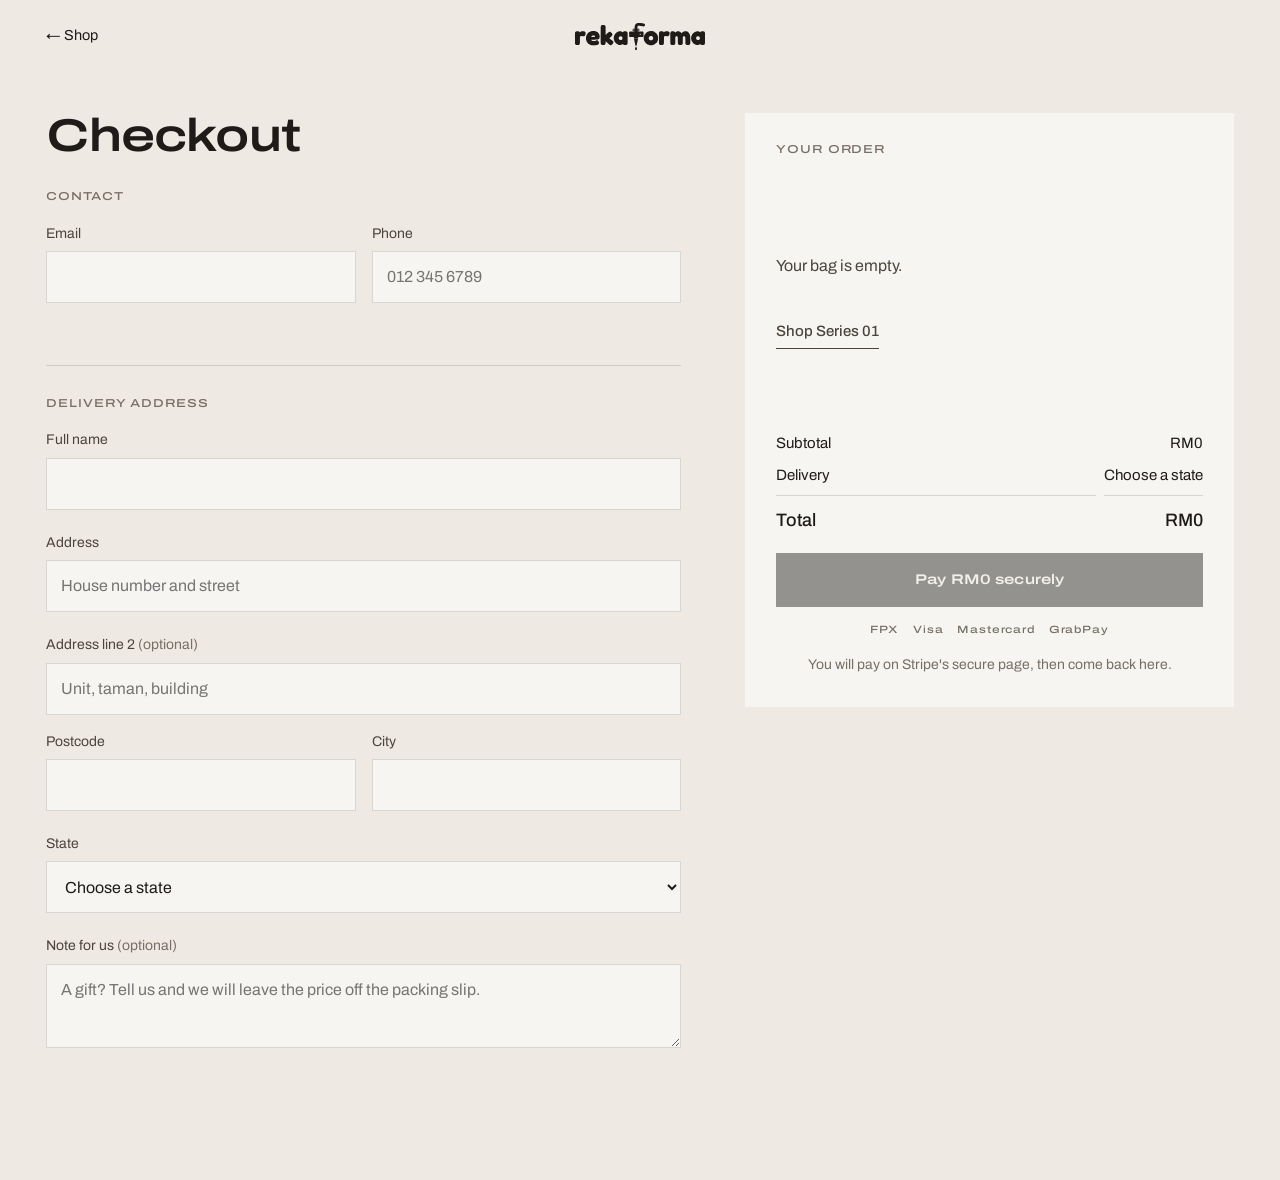
==== commit 189ed54d: "Switch typography to Archivo: expanded width for titles and labels, normal width for body Co-Authore" ====
--- a/checkout.html
+++ b/checkout.html
@@ -8,7 +8,7 @@
 <meta name="theme-color" content="#eeeae3">
 <link rel="preconnect" href="https://fonts.googleapis.com">
 <link rel="preconnect" href="https://fonts.gstatic.com" crossorigin>
-<link href="https://fonts.googleapis.com/css2?family=Hanken+Grotesk:wght@300;400;500;600&family=IBM+Plex+Mono:wght@400;500&display=swap" rel="stylesheet">
+<link href="https://fonts.googleapis.com/css2?family=Archivo:wdth,wght@62..125,300..700&display=swap" rel="stylesheet">
 <link rel="stylesheet" href="assets/css/site.css">
 <link rel="icon" href="assets/img/favicon.svg" type="image/svg+xml">
 </head>
--- a/assets/css/site.css
+++ b/assets/css/site.css
@@ -14,8 +14,10 @@
   --line: rgba(30, 27, 24, .14);
   --brick: #a8453c;       /* brand signature, used sparingly */
 
-  --sans: "Hanken Grotesk", "Helvetica Neue", Arial, sans-serif;
-  --mono: "IBM Plex Mono", ui-monospace, Menlo, monospace;
+  /* one family, two widths: Archivo Expanded for titles and labels, Archivo for reading */
+  --sans: "Archivo", "Helvetica Neue", Arial, sans-serif;
+  --mono: "Archivo", "Helvetica Neue", Arial, sans-serif;
+  --wide: 125%;
 
   --gutter: clamp(16px, 3.6vw, 56px);
   --max: 1440px;
@@ -51,10 +53,10 @@
 }
 
 /* type */
-.label { font: 500 11.5px/1.3 var(--mono); letter-spacing: .08em; text-transform: uppercase; color: var(--muted); }
-.display { font: 300 clamp(44px, 6.6vw, 104px)/.98 var(--sans); letter-spacing: -.035em; margin: 0; text-wrap: balance; }
-.h2 { font: 300 clamp(34px, 4.2vw, 64px)/1.02 var(--sans); letter-spacing: -.03em; margin: 0; text-wrap: balance; }
-.statement { font: 300 clamp(26px, 3vw, 46px)/1.18 var(--sans); letter-spacing: -.025em; margin: 0; text-wrap: pretty; }
+.label { font: 500 11.5px/1.3 var(--mono); font-stretch: var(--wide); letter-spacing: .08em; text-transform: uppercase; color: var(--muted); }
+.display { font: 600 clamp(38px, 5.4vw, 84px)/1 var(--sans); font-stretch: var(--wide); letter-spacing: -.025em; margin: 0; text-wrap: balance; }
+.h2 { font: 600 clamp(28px, 3.4vw, 52px)/1.04 var(--sans); font-stretch: var(--wide); letter-spacing: -.02em; margin: 0; text-wrap: balance; }
+.statement { font: 400 clamp(24px, 2.6vw, 40px)/1.22 var(--sans); letter-spacing: -.02em; margin: 0; text-wrap: pretty; }
 .statement em { font-style: normal; color: var(--muted); }
 .body { color: var(--ink-2); max-width: 46ch; margin: 0; font-size: 17px; }
 .small { font-size: 14px; color: var(--muted); }
@@ -71,7 +73,7 @@
 .btn {
   display: inline-flex; align-items: center; justify-content: center; gap: 10px;
   min-height: 54px; padding: 0 30px; border: 1px solid var(--ink); border-radius: 0;
-  background: var(--ink); color: var(--bone); font: 500 15px/1 var(--sans); letter-spacing: .01em;
+  background: var(--ink); color: var(--bone); font: 600 14px/1 var(--sans); font-stretch: var(--wide); letter-spacing: .01em;
   text-decoration: none; cursor: pointer; transition: background .25s, color .25s;
 }
 .btn:hover { background: transparent; color: var(--ink); }
@@ -83,7 +85,7 @@
 
 /* announcement + header */
 .announce {
-  border-bottom: 1px solid var(--line); font: 500 11.5px/1.3 var(--mono); letter-spacing: .08em; text-transform: uppercase;
+  border-bottom: 1px solid var(--line); font: 500 11.5px/1.3 var(--mono); font-stretch: var(--wide); letter-spacing: .08em; text-transform: uppercase;
   color: var(--ink-2); text-align: center; padding: 11px var(--gutter);
 }
 .header {
@@ -96,7 +98,7 @@
 .nav a { font-size: 14.5px; text-decoration: none; color: var(--ink); padding: 8px 0; position: relative; }
 .nav a::after { content: ""; position: absolute; left: 0; right: 0; bottom: 2px; height: 1px; background: currentColor; transform: scaleX(0); transform-origin: right; transition: transform .35s var(--ease); }
 .nav a:hover::after, .nav a[aria-current="page"]::after { transform: scaleX(1); transform-origin: left; }
-.nav .soon { font: 500 10px/1 var(--mono); letter-spacing: .06em; color: var(--muted); margin-left: 6px; vertical-align: 1px; }
+.nav .soon { font: 500 10px/1 var(--mono); font-stretch: var(--wide); letter-spacing: .06em; color: var(--muted); margin-left: 6px; vertical-align: 1px; }
 .brand { justify-self: center; color: var(--ink); display: inline-flex; padding: 8px 0; }
 .brand .logo { width: 132px; }
 .tools { justify-self: end; display: flex; align-items: center; gap: 24px; }
@@ -117,7 +119,7 @@
     opacity: 0; transform: translateY(-6px); pointer-events: none; transition: opacity .2s, transform .2s;
   }
   .nav.open { opacity: 1; transform: none; pointer-events: auto; }
-  .nav a { font: 300 30px/1.2 var(--sans); letter-spacing: -.02em; padding: 14px 0; border-bottom: 1px solid var(--line); }
+  .nav a { font: 600 26px/1.2 var(--sans); font-stretch: var(--wide); letter-spacing: -.015em; padding: 14px 0; border-bottom: 1px solid var(--line); }
   .nav a::after { display: none; }
 }
 
@@ -128,7 +130,7 @@
   position: absolute; inset: 0; display: grid; align-content: end; gap: 24px;
   padding-block: 0 clamp(32px, 5vw, 72px);
 }
-.hero .copy > * { max-width: 14ch; }
+.hero .copy > * { max-width: 13em; }
 .hero .copy > .label { max-width: none; }
 .hero .copy .body { max-width: 36ch; }
 .hero .actions { display: flex; gap: 28px; align-items: center; flex-wrap: wrap; max-width: none; }
@@ -152,7 +154,7 @@
 .card:hover .media img.main { transform: scale(1.03); opacity: 0; }
 .card:hover .media img.alt { opacity: 1; }
 .card .row { display: flex; justify-content: space-between; align-items: baseline; gap: 12px; }
-.card h3 { margin: 0; font: 400 19px/1.3 var(--sans); letter-spacing: -.01em; }
+.card h3 { margin: 0; font: 600 16px/1.3 var(--sans); font-stretch: var(--wide); letter-spacing: -.005em; }
 .card h3 a { text-decoration: none; }
 .card h3 a::after { content: ""; position: absolute; inset: 0; }
 .card .price { font-size: 15px; font-variant-numeric: tabular-nums; }
@@ -173,7 +175,7 @@
 .spec { display: grid; grid-template-columns: 1fr auto; margin: 0; border-top: 1px solid var(--line); }
 .spec dt, .spec dd { margin: 0; padding: 12px 0; border-bottom: 1px solid var(--line); }
 .spec dt { font-size: 15px; color: var(--ink-2); }
-.spec dd { font: 400 14px/1.6 var(--mono); text-align: right; font-variant-numeric: tabular-nums; }
+.spec dd { font: 400 14px/1.6 var(--mono); font-stretch: var(--wide); text-align: right; font-variant-numeric: tabular-nums; }
 @media (max-width: 880px) { .split { grid-template-columns: 1fr; } }
 
 /* full-bleed plate */
@@ -185,7 +187,7 @@
 /* principles */
 .cols { display: grid; grid-template-columns: repeat(3, 1fr); gap: clamp(24px, 3vw, 48px); }
 .cols > div { border-top: 1px solid var(--ink); padding-top: 22px; display: grid; gap: 12px; align-content: start; }
-.cols h3 { margin: 0; font: 400 22px/1.25 var(--sans); letter-spacing: -.015em; }
+.cols h3 { margin: 0; font: 600 19px/1.25 var(--sans); font-stretch: var(--wide); letter-spacing: -.01em; }
 .cols p { margin: 0; color: var(--ink-2); font-size: 16px; max-width: 38ch; }
 @media (max-width: 800px) { .cols { grid-template-columns: 1fr; } }
 
@@ -195,7 +197,7 @@
 .dark .body { color: rgba(238, 234, 227, .78); }
 .news { display: grid; grid-template-columns: 1fr 1fr; gap: clamp(28px, 6vw, 96px); align-items: end; }
 .form { display: flex; border-bottom: 1px solid rgba(238, 234, 227, .5); }
-.form input { flex: 1; min-width: 0; min-height: 56px; background: transparent; border: 0; color: var(--bone); font: 300 22px var(--sans); padding: 0; }
+.form input { flex: 1; min-width: 0; min-height: 56px; background: transparent; border: 0; color: var(--bone); font: 400 20px var(--sans); padding: 0; }
 .form input::placeholder { color: rgba(238, 234, 227, .45); }
 .form input:focus { outline: none; }
 .form:focus-within { border-bottom-color: var(--bone); }
@@ -206,7 +208,7 @@
 /* footer */
 .footer { padding-block: 72px 28px; }
 .footer .top { display: grid; grid-template-columns: 2fr repeat(3, 1fr); gap: 32px; }
-.footer h4 { margin: 0 0 16px; font: 500 11.5px/1 var(--mono); letter-spacing: .08em; text-transform: uppercase; color: var(--muted); }
+.footer h4 { margin: 0 0 16px; font: 500 11.5px/1 var(--mono); font-stretch: var(--wide); letter-spacing: .08em; text-transform: uppercase; color: var(--muted); }
 .footer ul { list-style: none; margin: 0; padding: 0; display: grid; gap: 10px; }
 .footer a { text-decoration: none; font-size: 15px; }
 .footer a:hover { text-decoration: underline; text-underline-offset: 4px; }
@@ -226,25 +228,25 @@
 }
 .drawer.on { transform: none; }
 .drawer-head { display: flex; justify-content: space-between; align-items: center; padding: 0 24px; height: 72px; border-bottom: 1px solid var(--line); }
-.drawer-head h2 { margin: 0; font: 400 20px/1 var(--sans); letter-spacing: -.01em; }
+.drawer-head h2 { margin: 0; font: 600 18px/1 var(--sans); font-stretch: var(--wide); }
 .drawer-body { overflow-y: auto; padding: 0 24px; display: grid; align-content: start; }
 .drawer-foot { border-top: 1px solid var(--line); padding: 20px 24px 24px; display: grid; gap: 14px; }
 .line { display: grid; grid-template-columns: 84px 1fr auto; gap: 16px; align-items: start; padding: 20px 0; border-bottom: 1px solid var(--line); }
 .line img { width: 84px; height: 105px; object-fit: contain; background: var(--stone); padding: 8px; }
-.line h3 { margin: 0; font: 400 16px/1.3 var(--sans); }
+.line h3 { margin: 0; font: 600 14.5px/1.3 var(--sans); font-stretch: var(--wide); }
 .line .unit { font-size: 13px; color: var(--muted); margin-top: 2px; }
 .line .end { display: grid; justify-items: end; gap: 10px; }
 .line .amt { font-size: 15px; font-variant-numeric: tabular-nums; }
 .stepper { display: inline-flex; align-items: center; border: 1px solid var(--line); }
 .stepper button { width: 36px; height: 36px; border: 0; background: transparent; cursor: pointer; font-size: 16px; }
 .stepper button:hover { background: var(--paper); }
-.stepper output { min-width: 24px; text-align: center; font: 400 13px var(--mono); }
+.stepper output { min-width: 24px; text-align: center; font: 400 13px var(--mono); font-stretch: var(--wide); }
 .empty { padding: 64px 0; display: grid; gap: 18px; justify-items: start; color: var(--ink-2); }
 .totals { display: grid; grid-template-columns: 1fr auto; gap: 8px; margin: 0; font-size: 15px; }
 .totals dt, .totals dd { margin: 0; }
 .totals dd { text-align: right; font-variant-numeric: tabular-nums; }
 .totals .grand { font-size: 18px; font-weight: 500; padding-top: 10px; border-top: 1px solid var(--line); }
-.pays { display: flex; gap: 14px; flex-wrap: wrap; justify-content: center; font: 500 10.5px/1 var(--mono); letter-spacing: .08em; color: var(--muted); }
+.pays { display: flex; gap: 14px; flex-wrap: wrap; justify-content: center; font: 500 10.5px/1 var(--mono); font-stretch: var(--wide); letter-spacing: .08em; color: var(--muted); }
 .icon-btn { width: 44px; height: 44px; display: inline-grid; place-items: center; background: none; border: 0; cursor: pointer; }
 .icon-btn svg { width: 20px; height: 20px; }
 
@@ -255,7 +257,7 @@
 .toast.on { opacity: 1; transform: translate(-50%, 0); }
 
 /* ---------- product page ---------- */
-.crumbs { font: 500 11.5px/1 var(--mono); letter-spacing: .06em; text-transform: uppercase; color: var(--muted); padding-block: 22px; display: flex; gap: 10px; flex-wrap: wrap; }
+.crumbs { font: 500 11.5px/1 var(--mono); font-stretch: var(--wide); letter-spacing: .06em; text-transform: uppercase; color: var(--muted); padding-block: 22px; display: flex; gap: 10px; flex-wrap: wrap; }
 .crumbs a { text-decoration: none; }
 .crumbs a:hover { color: var(--ink); }
 .pdp { display: grid; grid-template-columns: minmax(0, 1.35fr) minmax(0, 1fr); gap: clamp(28px, 5vw, 96px); align-items: start; padding-bottom: 40px; }
@@ -264,20 +266,20 @@
 .viewer:active { cursor: grabbing; }
 .viewer img { position: absolute; inset: 6%; width: 88%; height: 88%; object-fit: contain; pointer-events: none; }
 .viewer img.cover { inset: 0; width: 100%; height: 100%; object-fit: cover; }
-.viewer .hint { position: absolute; left: 20px; bottom: 18px; font: 500 11px/1 var(--mono); letter-spacing: .08em; text-transform: uppercase; color: var(--ink-2); display: flex; gap: 8px; align-items: center; transition: opacity .4s; }
+.viewer .hint { position: absolute; left: 20px; bottom: 18px; font: 500 11px/1 var(--mono); font-stretch: var(--wide); letter-spacing: .08em; text-transform: uppercase; color: var(--ink-2); display: flex; gap: 8px; align-items: center; transition: opacity .4s; }
 .viewer .hint svg { width: 16px; height: 16px; }
 .viewer.used .hint, .viewer.still .hint { opacity: 0; }
-.viewer .loading { position: absolute; top: 18px; right: 20px; font: 500 11px/1 var(--mono); letter-spacing: .06em; text-transform: uppercase; color: var(--muted); }
+.viewer .loading { position: absolute; top: 18px; right: 20px; font: 500 11px/1 var(--mono); font-stretch: var(--wide); letter-spacing: .06em; text-transform: uppercase; color: var(--muted); }
 .thumbs { display: grid; grid-template-columns: repeat(6, 1fr); gap: 10px; }
 .thumbs button { aspect-ratio: 1; border: 0; background: var(--stone); padding: 0; cursor: pointer; position: relative; }
 .thumbs button::after { content: ""; position: absolute; inset: 0; box-shadow: inset 0 0 0 1px transparent; transition: box-shadow .2s; }
 .thumbs button[aria-pressed="true"]::after { box-shadow: inset 0 0 0 1.5px var(--ink); }
 .thumbs img { width: 100%; height: 100%; object-fit: contain; padding: 8%; }
 .thumbs img.cover { object-fit: cover; padding: 0; }
-.thumbs .t360 { font: 500 12px/1 var(--mono); letter-spacing: .04em; }
+.thumbs .t360 { font: 500 12px/1 var(--mono); font-stretch: var(--wide); letter-spacing: .04em; }
 
 .buy { display: grid; gap: 28px; position: sticky; top: calc(96px + env(safe-area-inset-top, 0px)); }
-.buy h1 { font: 300 clamp(40px, 4.2vw, 64px)/1 var(--sans); letter-spacing: -.035em; margin: 10px 0 0; }
+.buy h1 { font: 600 clamp(32px, 3.4vw, 50px)/1.02 var(--sans); font-stretch: var(--wide); letter-spacing: -.02em; margin: 10px 0 0; }
 .buy .price { font-size: 20px; font-variant-numeric: tabular-nums; }
 .opt { display: grid; gap: 14px; }
 .opt-label { display: flex; justify-content: space-between; font-size: 14px; }
@@ -289,13 +291,13 @@
 .qty-row { display: grid; grid-template-columns: auto 1fr; gap: 10px; }
 .qty { display: inline-flex; align-items: center; border: 1px solid var(--ink); }
 .qty button { width: 46px; height: 52px; border: 0; background: transparent; cursor: pointer; font-size: 18px; }
-.qty output { min-width: 26px; text-align: center; font: 400 14px var(--mono); }
+.qty output { min-width: 26px; text-align: center; font: 400 14px var(--mono); font-stretch: var(--wide); }
 .hear { display: flex; align-items: center; gap: 16px; padding: 16px 18px; background: var(--paper); }
 .hear p { margin: 0; font-size: 14px; color: var(--ink-2); flex: 1; }
 .hear button {
   flex: none; width: 56px; height: 56px; border-radius: 50%; border: 1px solid var(--ink); background: var(--bone); cursor: pointer;
   box-shadow: 0 4px 0 var(--ink); transition: transform .06s, box-shadow .06s; touch-action: manipulation; user-select: none; -webkit-user-select: none;
-  font: 500 10px/1 var(--mono); letter-spacing: .06em;
+  font: 500 10px/1 var(--mono); font-stretch: var(--wide); letter-spacing: .06em;
 }
 .hear button.down { transform: translateY(4px); box-shadow: 0 0 0 var(--ink); }
 .acc { border-top: 1px solid var(--line); }
@@ -318,10 +320,10 @@
 
 /* ---------- checkout ---------- */
 .checkout { display: grid; grid-template-columns: minmax(0, 1.3fr) minmax(0, 1fr); gap: clamp(28px, 5vw, 96px); align-items: start; padding-block: 40px 96px; }
-.checkout h1 { font: 300 clamp(40px, 4.6vw, 64px)/1 var(--sans); letter-spacing: -.035em; margin: 0 0 32px; }
+.checkout h1 { font: 600 clamp(32px, 3.6vw, 50px)/1 var(--sans); font-stretch: var(--wide); letter-spacing: -.02em; margin: 0 0 32px; }
 .panel { display: grid; gap: 20px; padding-bottom: 36px; }
 .panel + .panel { padding-top: 32px; border-top: 1px solid var(--line); }
-.panel h2 { margin: 0; font: 500 11.5px/1 var(--mono); letter-spacing: .08em; text-transform: uppercase; color: var(--muted); }
+.panel h2 { margin: 0; font: 500 11.5px/1 var(--mono); font-stretch: var(--wide); letter-spacing: .08em; text-transform: uppercase; color: var(--muted); }
 .fields { display: grid; grid-template-columns: 1fr 1fr; gap: 16px; }
 .fields .full { grid-column: 1 / -1; }
 .f { display: grid; gap: 6px; }
@@ -332,7 +334,7 @@
 .f [aria-invalid="true"] { border-color: var(--brick); }
 .f .err { font-size: 13px; color: var(--brick); }
 .summary { position: sticky; top: calc(96px + env(safe-area-inset-top, 0px)); background: var(--paper); padding: clamp(20px, 2.4vw, 32px); display: grid; gap: 18px; }
-.summary h2 { margin: 0; font: 500 11.5px/1 var(--mono); letter-spacing: .08em; text-transform: uppercase; color: var(--muted); }
+.summary h2 { margin: 0; font: 500 11.5px/1 var(--mono); font-stretch: var(--wide); letter-spacing: .08em; text-transform: uppercase; color: var(--muted); }
 .notice { border-left: 2px solid var(--brick); padding: 10px 14px; font-size: 14px; color: var(--ink-2); background: var(--bone); }
 @media (max-width: 920px) { .checkout { grid-template-columns: 1fr; } .summary { position: static; order: -1; } .fields { grid-template-columns: 1fr; } }
 
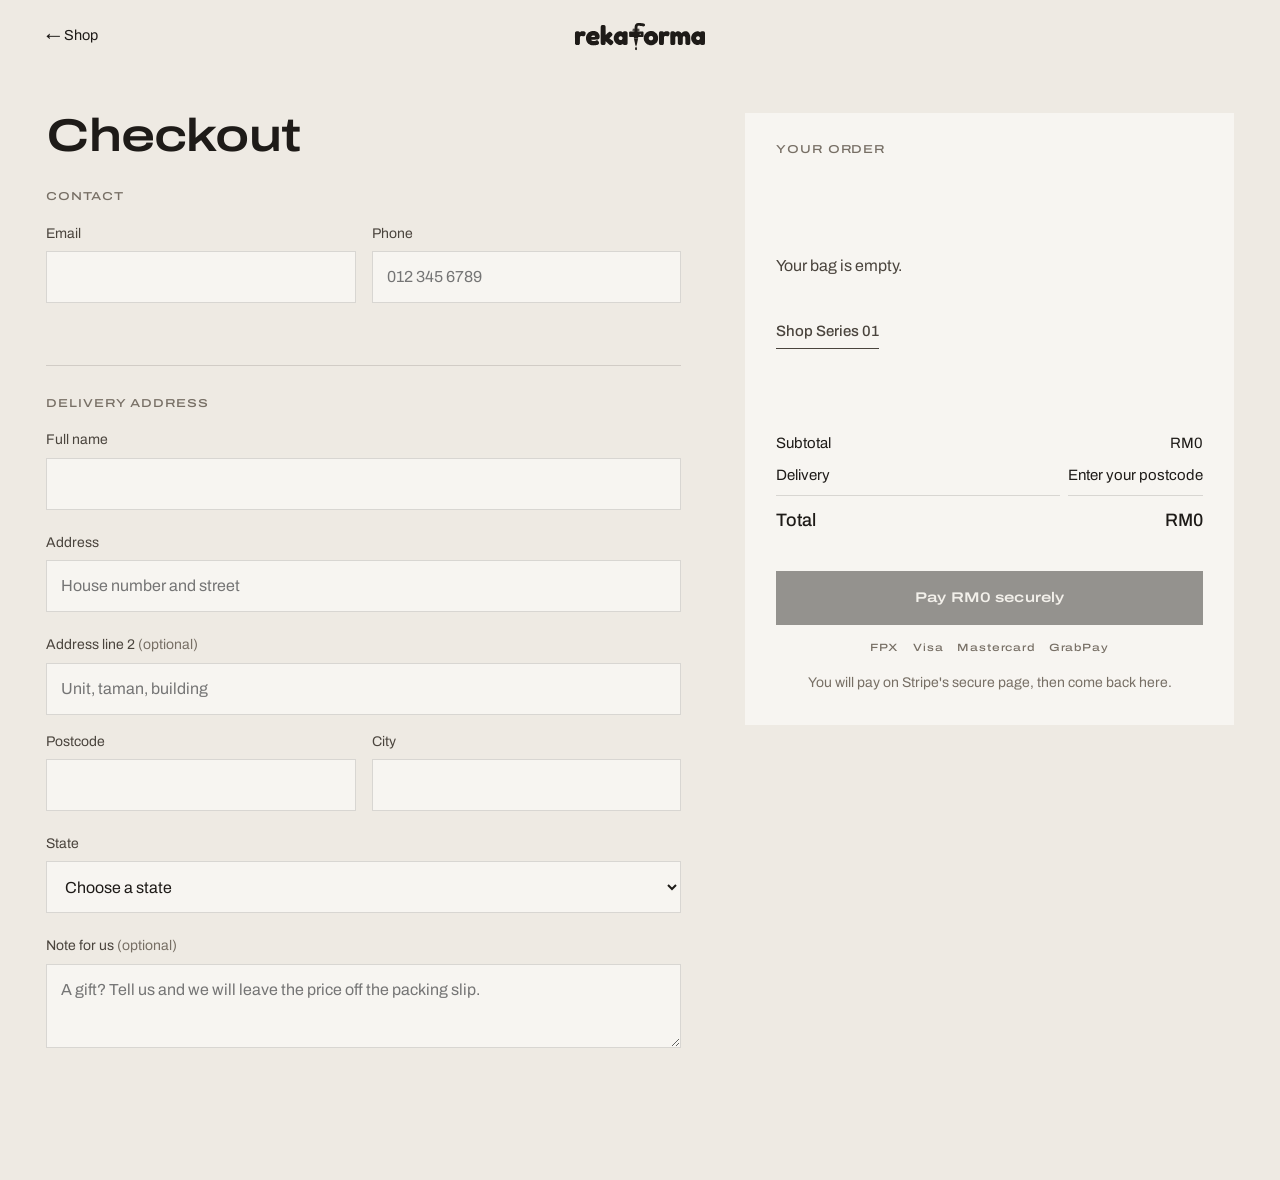
==== commit ab014f16: "UX round: press-to-click product view, size drawing, free delivery over RM45 with bag progress and s" ====
--- a/checkout.html
+++ b/checkout.html
@@ -60,9 +60,10 @@
         <div id="lines"></div>
         <dl class="totals">
           <dt>Subtotal</dt><dd id="tSub">RM0</dd>
-          <dt>Delivery <span class="small" id="tZone"></span></dt><dd id="tShip">Choose a state</dd>
+          <dt>Delivery <span class="small" id="tZone"></span></dt><dd id="tShip">Enter your postcode</dd>
           <dt class="grand">Total</dt><dd class="grand" id="tTotal">RM0</dd>
         </dl>
+        <p class="small" id="freeNote" style="margin:0" aria-live="polite"></p>
         <button class="btn block" type="submit" form="co" id="payBtn">Pay securely</button>
         <div class="pays" aria-label="Payment methods"><span>FPX</span><span>Visa</span><span>Mastercard</span><span>GrabPay</span></div>
         <p class="small" style="margin:0;text-align:center">You will pay on Stripe's secure page, then come back here.</p>
@@ -88,16 +89,51 @@
     document.getElementById('lines').innerHTML = items.length
       ? items.map(function (l) { return RF.lineHTML(l, true); }).join('')
       : '<div class="empty"><p>Your bag is empty.</p><a class="link" href="product.html">Shop Series 01</a></div>';
-    var sub = RF.cart.subtotal(), z = zone(), ship = z ? cfg.shipping[z].price : null;
+    var sub = RF.cart.subtotal(), z = zone(), free = cfg && cfg.freeOver != null && sub >= cfg.freeOver;
+    var ship = free ? 0 : z ? cfg.shipping[z].price : null;
     document.getElementById('tSub').textContent = RF.rm(sub);
     document.getElementById('tZone').textContent = z ? '· ' + cfg.shipping[z].label : '';
-    document.getElementById('tShip').textContent = !z ? 'Choose a state' : ship == null ? 'RM [X]' : RF.rm(ship);
+    document.getElementById('tShip').textContent = free ? 'Free' : !z ? 'Enter your postcode' : ship == null ? 'RM [X]' : RF.rm(ship);
     document.getElementById('tTotal').textContent = RF.rm(sub + (ship || 0));
+    var left = cfg && cfg.freeOver != null ? cfg.freeOver - sub : 0;
+    document.getElementById('freeNote').textContent = items.length && left > 0 ? 'Add ' + RF.rm(left) + ' more for free delivery.' : '';
     payBtn.disabled = !items.length;
     payBtn.textContent = 'Pay ' + RF.rm(sub + (ship || 0)) + ' securely';
   }
   RF.cart.on(render);
-  form.state.addEventListener('change', render);
+  form.state.addEventListener('change', function () { autoState = false; render(); });
+
+  /* fill the state from the postcode's first two digits; the customer can still change it */
+  var autoState = true;
+  function stateFor(pc) {
+    var n = parseInt(pc.slice(0, 2), 10);
+    if (n <= 2) return 'Perlis';
+    if (n <= 9) return 'Kedah';
+    if (n <= 14) return 'Pulau Pinang';
+    if (n <= 18) return 'Kelantan';
+    if (n <= 24) return 'Terengganu';
+    if (n <= 28 || n === 39 || n === 49 || n === 69) return 'Pahang';
+    if (n <= 36) return 'Perak';
+    if (n <= 48) return 'Selangor';
+    if (n <= 60) return 'Kuala Lumpur';
+    if (n === 62) return 'Putrajaya';
+    if (n <= 68) return 'Selangor';
+    if (n <= 73) return 'Negeri Sembilan';
+    if (n <= 78) return 'Melaka';
+    if (n <= 86) return 'Johor';
+    if (n === 87) return 'Labuan';
+    if (n <= 91) return 'Sabah';
+    if (n <= 98) return 'Sarawak';
+    return '';
+  }
+  form.postcode.addEventListener('input', function () {
+    var v = form.postcode.value.replace(/\D/g, '').slice(0, 5);
+    if (v !== form.postcode.value) form.postcode.value = v;
+    if (v.length === 5 && (autoState || !form.state.value)) {
+      var st = stateFor(v);
+      if (st) { form.state.value = st; autoState = true; check(form.state); render(); }
+    }
+  });
   render();
 
   var rules = {
--- a/assets/css/site.css
+++ b/assets/css/site.css
@@ -344,3 +344,62 @@
 @media (prefers-reduced-motion: reduce) {
   *, *::before, *::after { transition: none !important; animation: none !important; scroll-behavior: auto !important; }
 }
+
+/* ---------- draft 5 additions ---------- */
+/* free delivery progress in the bag */
+.progress { display: grid; gap: 10px; }
+.progress p { margin: 0; font-size: 14px; color: var(--ink-2); }
+.progress b { color: var(--ink); font-weight: 600; }
+.progress .bar { height: 2px; background: var(--line); position: relative; overflow: hidden; }
+.progress .bar i { position: absolute; inset: 0 auto 0 0; background: var(--ink); transition: width .5s var(--ease); }
+.upsell { display: grid; gap: 12px; padding: 24px 0 8px; }
+.up { display: grid; grid-template-columns: 56px 1fr auto; gap: 14px; align-items: center; text-align: left; background: transparent; border: 1px solid var(--line); padding: 8px 14px 8px 8px; cursor: pointer; font-size: 14px; line-height: 1.3; }
+.up:hover { border-color: var(--ink); }
+.up img { width: 56px; height: 56px; object-fit: contain; background: var(--stone); padding: 4px; }
+.up small { color: var(--muted); font-size: 13px; }
+.up b { font-weight: 400; font-size: 20px; }
+
+/* reassurance line under the buy button */
+.assure { list-style: none; margin: 0; padding: 0; display: grid; gap: 8px; font-size: 14px; color: var(--ink-2); }
+.assure li { display: flex; gap: 10px; align-items: baseline; }
+.assure li::before { content: ""; flex: none; width: 5px; height: 5px; border-radius: 50%; background: var(--ink); transform: translateY(-2px); }
+.assure a { color: inherit; text-underline-offset: 3px; }
+
+/* product grid: colour dot beside the name */
+.card .dot { display: inline-block; width: 10px; height: 10px; border-radius: 50%; margin-right: 10px; box-shadow: inset 0 0 0 1px rgba(0,0,0,.15); vertical-align: 1px; }
+
+/* how it works figure: transparent render on stone */
+.split figure.contain img { object-fit: contain; padding: 6%; }
+
+/* press-to-click view */
+.viewer.pressable { cursor: pointer; }
+.viewer.pressable img { transition: transform .08s ease-out; }
+.viewer.pressable.down img { transform: scale(.985); }
+.viewer .counter { position: absolute; right: 20px; bottom: 18px; font: 500 11px/1 var(--mono); font-stretch: var(--wide); letter-spacing: .08em; text-transform: uppercase; color: var(--ink-2); font-variant-numeric: tabular-nums; }
+.viewer .counter[hidden] { display: none; }
+
+/* scale view: drawn to proportion against a bank card */
+.scale { position: absolute; inset: 0; background: var(--stone); }
+.scale[hidden] { display: none; }
+.scale img { position: absolute; top: 50%; transform: translateY(-50%); height: auto; pointer-events: none; }
+.scale .card-outline { position: absolute; left: 42%; width: 52%; aspect-ratio: 85.6 / 54; top: 50%; transform: translateY(-50%); border: 1.5px solid var(--ink-2); border-radius: 3.7% / 5.9%; }
+.scale .card-outline span { position: absolute; left: 7%; top: 12%; font: 500 11px/1.3 var(--mono); font-stretch: var(--wide); letter-spacing: .06em; text-transform: uppercase; color: var(--muted); }
+.scale .dim { position: absolute; top: 74%; height: 10px; border: 1px solid var(--ink-2); border-top: 0; }
+.scale .dim span { position: absolute; left: 50%; top: 16px; transform: translateX(-50%); white-space: nowrap; font: 500 11px/1 var(--mono); font-stretch: var(--wide); letter-spacing: .06em; text-transform: uppercase; color: var(--ink-2); }
+.scale .note { position: absolute; left: 20px; bottom: 18px; font-size: 13px; color: var(--muted); }
+
+.thumbs { grid-template-columns: repeat(6, 1fr); }
+
+/* help page */
+.help { display: grid; grid-template-columns: 220px 1fr; gap: clamp(28px, 6vw, 96px); padding-block: 48px 120px; align-items: start; }
+.help nav { position: sticky; top: calc(96px + env(safe-area-inset-top, 0px)); display: grid; gap: 10px; }
+.help nav a { text-decoration: none; font-size: 15px; }
+.help nav a:hover { text-decoration: underline; text-underline-offset: 4px; }
+.help section { display: grid; gap: 18px; padding-bottom: 56px; margin-bottom: 56px; border-bottom: 1px solid var(--line); max-width: 680px; scroll-margin-top: 110px; }
+.help section:last-child { border-bottom: 0; }
+.help p { margin: 0; color: var(--ink-2); }
+.help table { width: 100%; border-collapse: collapse; font-size: 15px; }
+.help th, .help td { text-align: left; padding: 12px 0; border-bottom: 1px solid var(--line); font-weight: 400; }
+.help th { color: var(--muted); font: 500 11.5px/1 var(--mono); font-stretch: var(--wide); letter-spacing: .08em; text-transform: uppercase; }
+.help td:last-child, .help th:last-child { text-align: right; font-variant-numeric: tabular-nums; }
+@media (max-width: 760px) { .help { grid-template-columns: 1fr; } .help nav { position: static; display: flex; flex-wrap: wrap; gap: 8px 20px; } }
